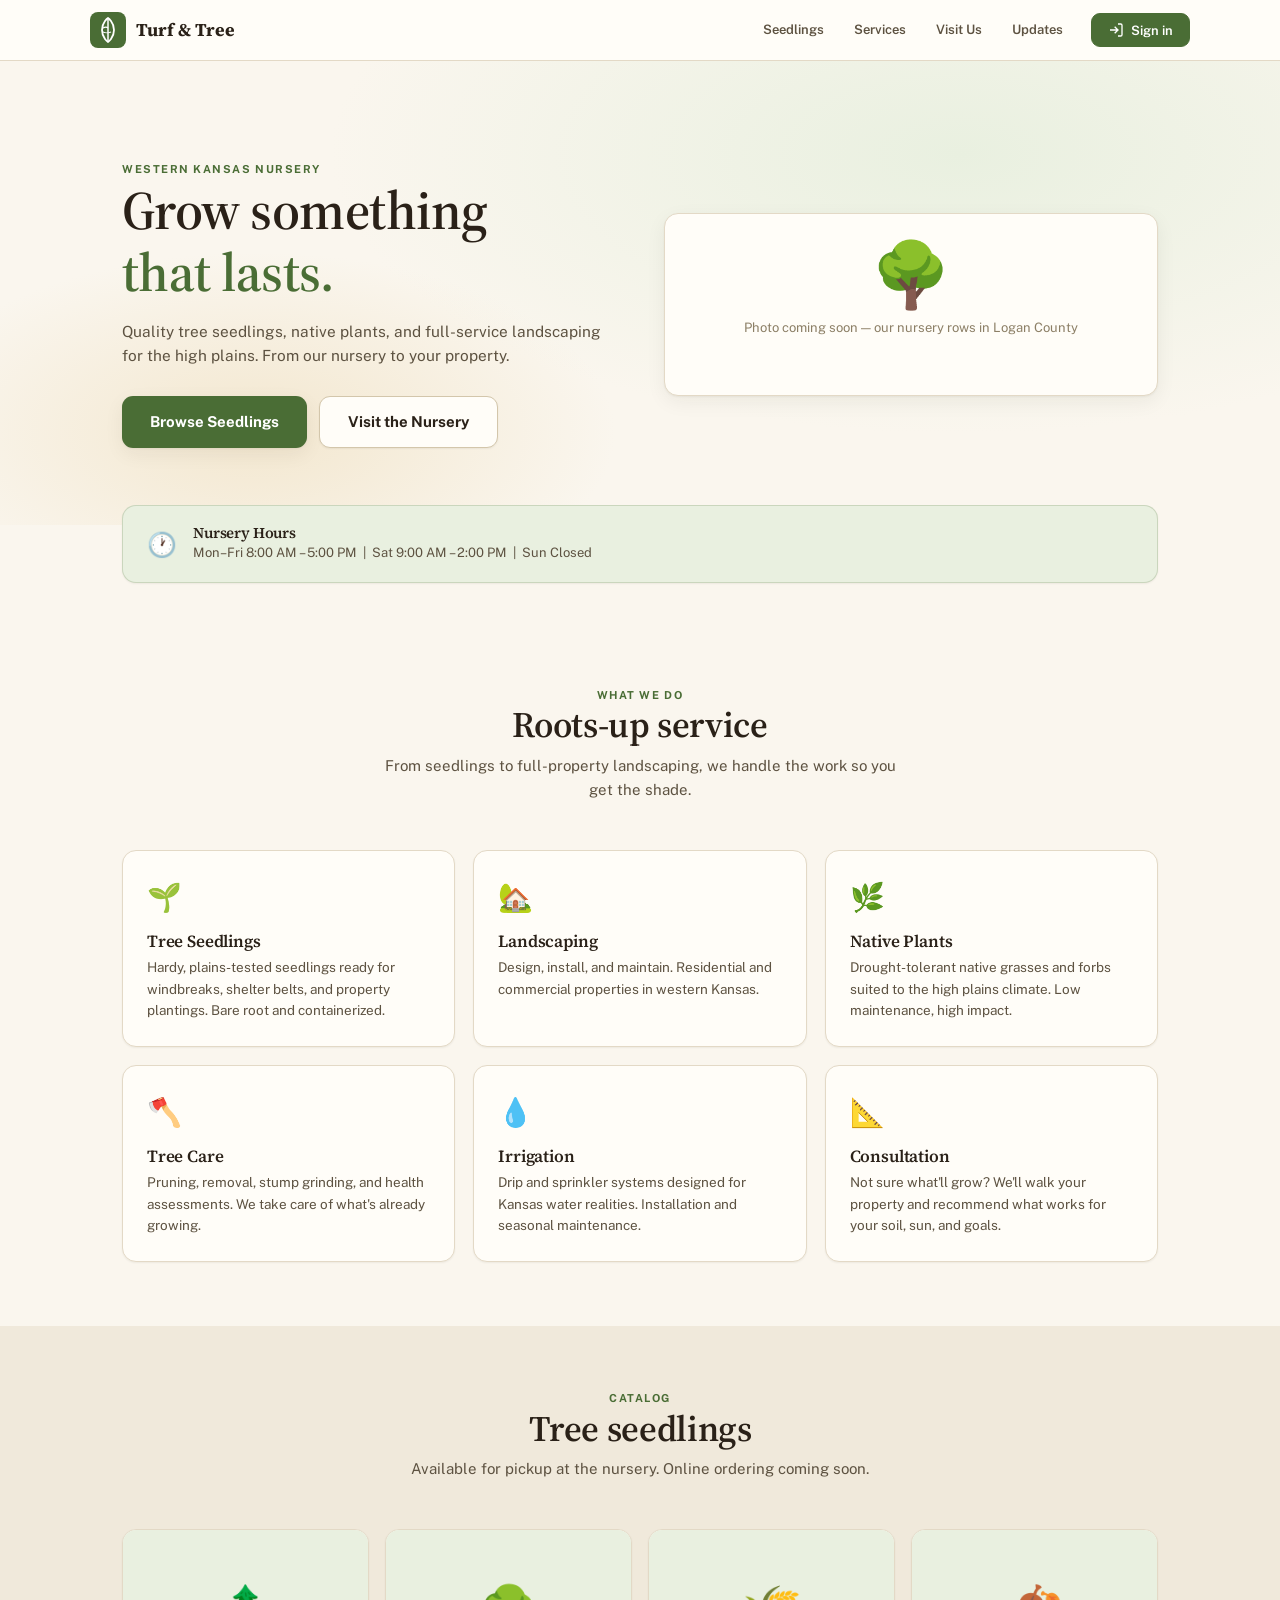
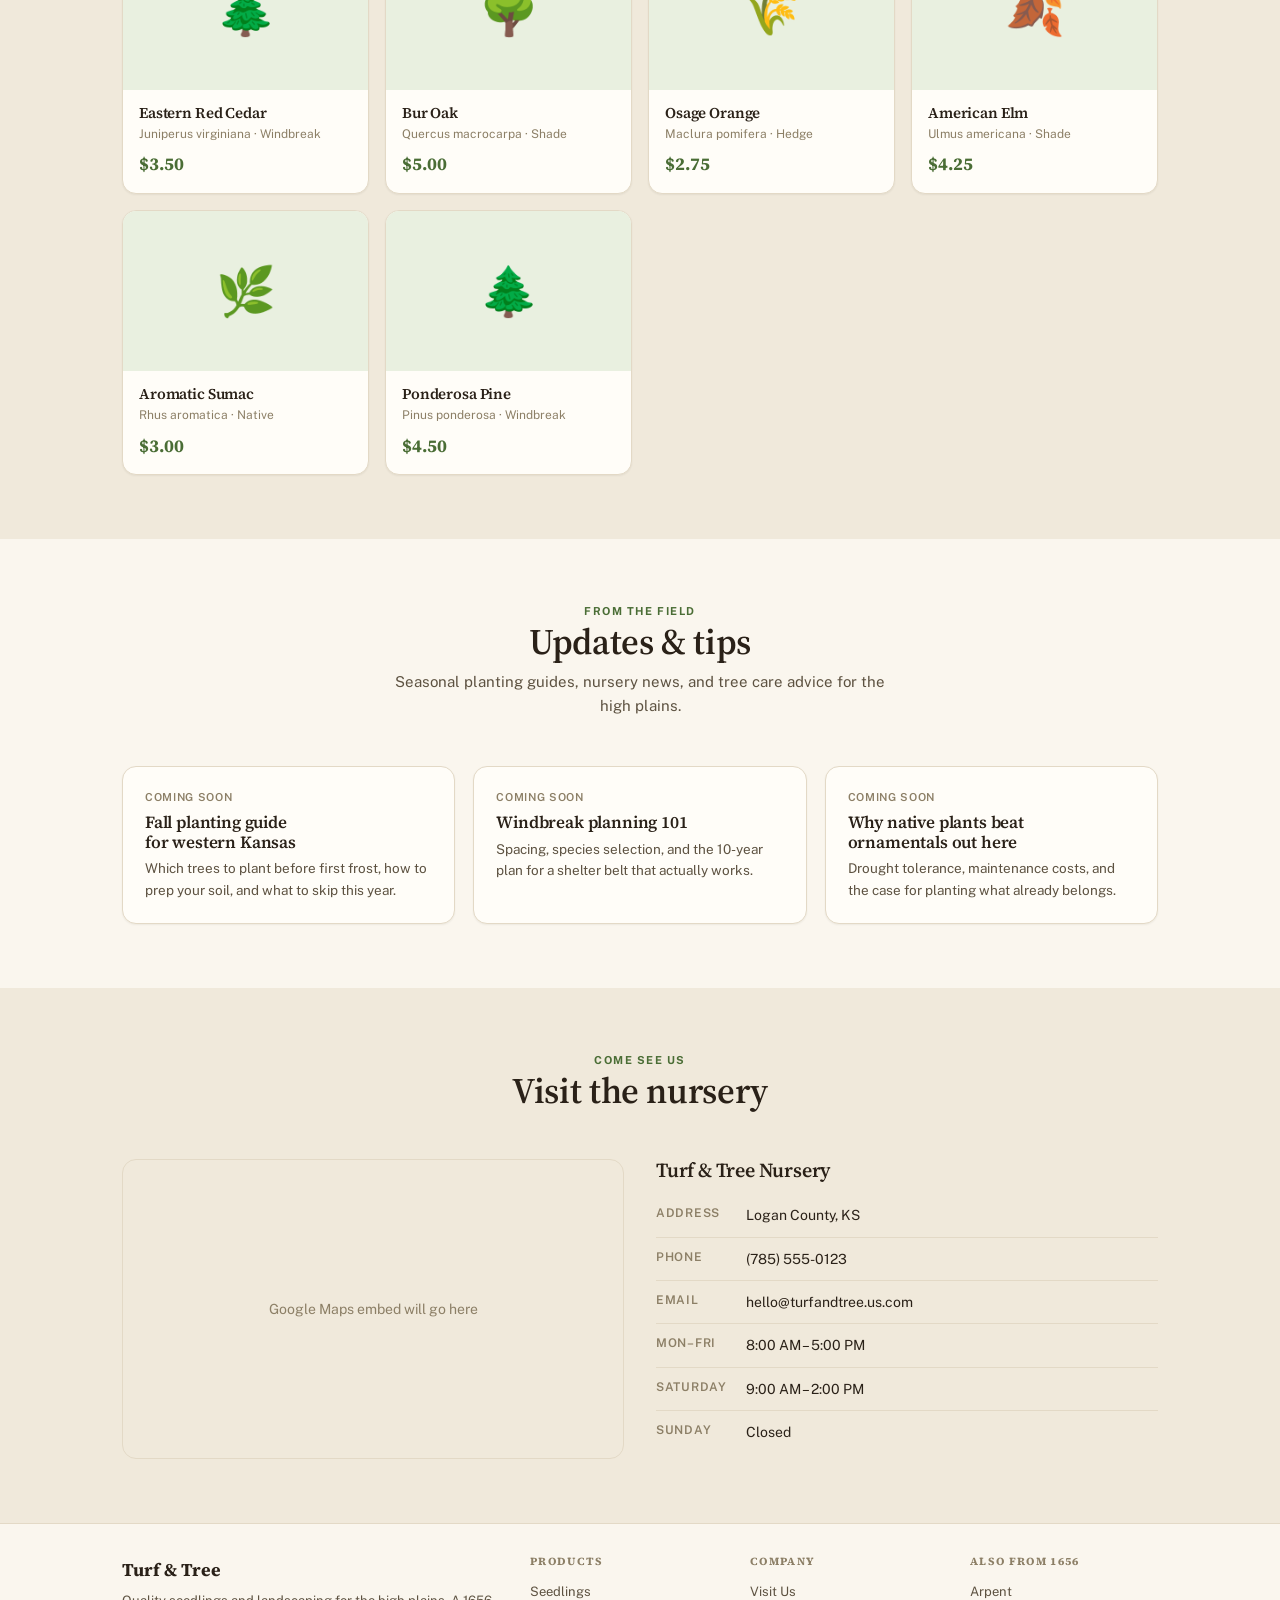
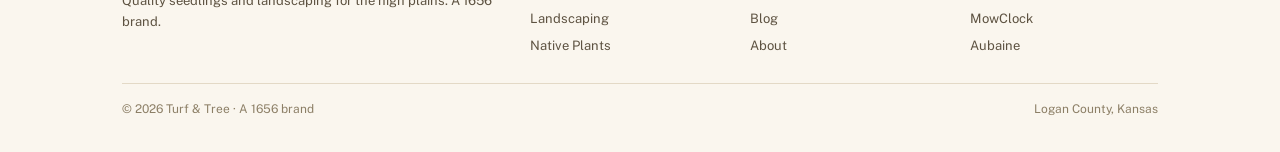
==== index.html @ dfe4bf8b "Initial turfandtree.us.com landing page Co-Authored-By: Claude Opus 4.6 <noreply@anthropic.com>" ====
<!doctype html>
<html lang="en">
<head>
<meta charset="utf-8">
<meta name="viewport" content="width=device-width, initial-scale=1">
<meta name="color-scheme" content="light dark">
<title>Turf &amp; Tree — Seedlings, Landscaping &amp; Nursery</title>
<meta name="description" content="Quality tree seedlings, landscaping services, and nursery plants in western Kansas. Visit our nursery or shop online.">
<link rel="preconnect" href="https://fonts.googleapis.com">
<link rel="preconnect" href="https://fonts.gstatic.com" crossorigin>
<link href="https://fonts.googleapis.com/css2?family=Public+Sans:wght@400;500;600;700&family=Source+Serif+4:opsz,wght@8..60,400;8..60,600;8..60,700&display=swap" rel="stylesheet">

<!-- Google Analytics (GA4) -->
<script async src="https://www.googletagmanager.com/gtag/js?id=G-XXXXXXXXXX"></script>
<script>
  window.dataLayer = window.dataLayer || [];
  function gtag(){dataLayer.push(arguments);}
  gtag('js', new Date());
  gtag('config', 'G-XXXXXXXXXX');
</script>

<style>
:root {
  --paper:#faf6ee; --paper-raised:#fffdf8; --paper-sunk:#f0e9db;
  --line:#e3d9c6; --line-strong:#d3c6ab;
  --ink:#2a2118; --ink-2:#5d5241; --ink-3:#8c7f66;
  --accent:#4a6d35; --accent-soft:#6a8f52; --accent-wash:#e9f0e0;
  --accent-dark:#3a5529;
  --brass:#a9762c; --brass-wash:#f3e7cf;
  --warm:#8b6914;
  --shadow:0 1px 2px rgba(42,33,24,.05), 0 6px 20px rgba(42,33,24,.06);
  --shadow-sm:0 1px 2px rgba(42,33,24,.06);
  --radius:14px; --radius-sm:9px;
  --serif:"Source Serif 4","Iowan Old Style","Palatino Linotype",Georgia,serif;
  --sans:"Public Sans",system-ui,-apple-system,"Segoe UI",Roboto,sans-serif;
}
@media (prefers-color-scheme:dark) {
  :root {
    --paper:#1c150e; --paper-raised:#251c12; --paper-sunk:#171009;
    --line:#392c1d; --line-strong:#4a3a26;
    --ink:#f4eede; --ink-2:#cbbda3; --ink-3:#9c8e74;
    --accent:#7fb15c; --accent-soft:#9acd78; --accent-wash:#1e2e16;
    --accent-dark:#5a9a3a;
    --brass:#d3a24f; --brass-wash:#33260f;
    --warm:#d4a94e;
    --shadow:0 1px 2px rgba(0,0,0,.3), 0 8px 26px rgba(0,0,0,.35);
    --shadow-sm:0 1px 2px rgba(0,0,0,.3);
  }
}
:root[data-theme="light"] {
  --paper:#faf6ee; --paper-raised:#fffdf8; --paper-sunk:#f0e9db;
  --line:#e3d9c6; --line-strong:#d3c6ab;
  --ink:#2a2118; --ink-2:#5d5241; --ink-3:#8c7f66;
  --accent:#4a6d35; --accent-soft:#6a8f52; --accent-wash:#e9f0e0;
  --accent-dark:#3a5529;
  --brass:#a9762c; --brass-wash:#f3e7cf;
  --warm:#8b6914;
  --shadow:0 1px 2px rgba(42,33,24,.05), 0 6px 20px rgba(42,33,24,.06);
  --shadow-sm:0 1px 2px rgba(42,33,24,.06);
}
:root[data-theme="dark"] {
  --paper:#1c150e; --paper-raised:#251c12; --paper-sunk:#171009;
  --line:#392c1d; --line-strong:#4a3a26;
  --ink:#f4eede; --ink-2:#cbbda3; --ink-3:#9c8e74;
  --accent:#7fb15c; --accent-soft:#9acd78; --accent-wash:#1e2e16;
  --accent-dark:#5a9a3a;
  --brass:#d3a24f; --brass-wash:#33260f;
  --warm:#d4a94e;
  --shadow:0 1px 2px rgba(0,0,0,.3), 0 8px 26px rgba(0,0,0,.35);
  --shadow-sm:0 1px 2px rgba(0,0,0,.3);
}

*, *::before, *::after { box-sizing: border-box; margin: 0; }
body {
  font-family: var(--sans); color: var(--ink); background: var(--paper);
  line-height: 1.6; -webkit-font-smoothing: antialiased;
}
h1,h2,h3,h4 { font-family: var(--serif); font-weight: 600; letter-spacing: -.01em; text-wrap: balance; line-height: 1.15; }
a { color: var(--accent); text-decoration: none; }
a:hover { text-decoration: underline; }
img { max-width: 100%; height: auto; display: block; }

.wrap { max-width: 1100px; margin: 0 auto; padding: 0 clamp(16px, 4vw, 32px); }
.eyebrow { font-size: 11px; letter-spacing: .14em; text-transform: uppercase; color: var(--accent); font-weight: 700; }

/* ---- NAV ---- */
.nav { border-bottom: 1px solid var(--line); background: var(--paper-raised); position: sticky; top: 0; z-index: 100; }
.nav-inner { display: flex; align-items: center; gap: 16px; padding: 12px 0; flex-wrap: wrap; }
.nav-brand { display: flex; align-items: center; gap: 10px; margin-right: auto; text-decoration: none; color: var(--ink); }
.nav-brand svg { width: 36px; height: 36px; }
.nav-brand span { font-family: var(--serif); font-size: 18px; font-weight: 700; }
.nav-links { display: flex; gap: 6px; align-items: center; }
.nav-links a { font-size: 13px; font-weight: 600; padding: 7px 12px; border-radius: 8px; color: var(--ink-2); text-decoration: none; transition: background .15s, color .15s; }
.nav-links a:hover { background: var(--accent-wash); color: var(--accent); text-decoration: none; }
.btn-signin { font-family: var(--sans); font-size: 13px; font-weight: 600; padding: 8px 16px; border-radius: 9px; border: 1px solid var(--accent); background: var(--accent); color: #fff; cursor: pointer; display: inline-flex; align-items: center; gap: 7px; transition: transform .08s, background .15s; }
.btn-signin:hover { background: var(--accent-dark); transform: translateY(-1px); }
.btn-signin svg { width: 16px; height: 16px; }
.user-pill { font-size: 12px; font-weight: 600; padding: 6px 12px; border-radius: 9px; background: var(--accent-wash); color: var(--accent); border: 1px solid color-mix(in srgb, var(--accent) 25%, transparent); display: none; align-items: center; gap: 7px; }
.user-pill img { width: 22px; height: 22px; border-radius: 50%; }

/* ---- HERO ---- */
.hero {
  padding: clamp(48px, 8vw, 100px) 0 clamp(40px, 6vw, 80px);
  background: radial-gradient(ellipse 900px 400px at 75% 20%, var(--accent-wash), transparent 70%),
              radial-gradient(ellipse 600px 300px at 20% 80%, var(--brass-wash), transparent 60%),
              var(--paper);
}
.hero-grid { display: grid; grid-template-columns: 1fr 1fr; gap: 48px; align-items: center; }
.hero h1 { font-size: clamp(32px, 4.5vw, 54px); margin-bottom: 16px; }
.hero h1 em { font-style: normal; color: var(--accent); }
.hero p { font-size: clamp(15px, 1.2vw, 18px); color: var(--ink-2); max-width: 500px; margin-bottom: 28px; }
.hero-actions { display: flex; gap: 12px; flex-wrap: wrap; }
.btn-primary { font-family: var(--sans); font-size: 15px; font-weight: 700; padding: 13px 28px; border-radius: 11px; border: none; background: var(--accent); color: #fff; cursor: pointer; display: inline-flex; align-items: center; gap: 8px; transition: transform .08s, background .15s; box-shadow: var(--shadow); text-decoration: none; }
.btn-primary:hover { background: var(--accent-dark); transform: translateY(-1px); text-decoration: none; }
.btn-secondary { font-family: var(--sans); font-size: 15px; font-weight: 700; padding: 13px 28px; border-radius: 11px; border: 1px solid var(--line-strong); background: var(--paper-raised); color: var(--ink); cursor: pointer; display: inline-flex; align-items: center; gap: 8px; transition: transform .08s, border-color .15s; box-shadow: var(--shadow-sm); text-decoration: none; }
.btn-secondary:hover { border-color: var(--accent); transform: translateY(-1px); text-decoration: none; }
.hero-visual { background: var(--paper-raised); border: 1px solid var(--line); border-radius: var(--radius); padding: 28px; box-shadow: var(--shadow); text-align: center; }
.hero-visual .placeholder { font-size: 64px; line-height: 1; margin-bottom: 12px; }
.hero-visual p { font-size: 13px; color: var(--ink-3); }

/* ---- HOURS BANNER ---- */
.hours-bar { background: var(--accent-wash); border: 1px solid color-mix(in srgb, var(--accent) 20%, transparent); border-radius: var(--radius); padding: 18px 24px; margin: -20px 0 40px; display: flex; align-items: center; gap: 16px; flex-wrap: wrap; box-shadow: var(--shadow-sm); }
.hours-bar .icon { font-size: 24px; }
.hours-bar .info { flex: 1; min-width: 200px; }
.hours-bar h3 { font-size: 15px; margin-bottom: 2px; }
.hours-bar p { font-size: 13px; color: var(--ink-2); margin: 0; }
.hours-bar .status { font-size: 13px; font-weight: 700; padding: 6px 14px; border-radius: 999px; white-space: nowrap; }
.hours-bar .open { background: #e6efdd; color: #4f7a3a; border: 1px solid color-mix(in srgb, #4f7a3a 25%, transparent); }
.hours-bar .closed { background: #f6e0d9; color: #ad3f2b; border: 1px solid color-mix(in srgb, #ad3f2b 25%, transparent); }
@media (prefers-color-scheme:dark) {
  .hours-bar .open { background: #20301b; color: #7fb15c; }
  .hours-bar .closed { background: #3a1f18; color: #e07a5f; }
}
:root[data-theme="dark"] .hours-bar .open { background: #20301b; color: #7fb15c; }
:root[data-theme="dark"] .hours-bar .closed { background: #3a1f18; color: #e07a5f; }

/* ---- SECTIONS ---- */
.section { padding: clamp(40px, 5vw, 72px) 0; }
.section-alt { background: var(--paper-sunk); }
.section-head { text-align: center; margin-bottom: clamp(28px, 4vw, 48px); }
.section-head h2 { font-size: clamp(24px, 3vw, 36px); margin-bottom: 8px; }
.section-head p { font-size: 15px; color: var(--ink-2); max-width: 520px; margin: 0 auto; }

/* ---- FEATURE CARDS ---- */
.features { display: grid; grid-template-columns: repeat(auto-fit, minmax(260px, 1fr)); gap: 18px; }
.feature { background: var(--paper-raised); border: 1px solid var(--line); border-radius: var(--radius); padding: 24px; box-shadow: var(--shadow-sm); transition: transform .12s, box-shadow .12s; }
.feature:hover { transform: translateY(-2px); box-shadow: var(--shadow); }
.feature .icon { font-size: 28px; margin-bottom: 12px; }
.feature h3 { font-size: 17px; margin-bottom: 6px; }
.feature p { font-size: 13.5px; color: var(--ink-2); }

/* ---- CATALOG PREVIEW ---- */
.catalog { display: grid; grid-template-columns: repeat(auto-fill, minmax(220px, 1fr)); gap: 16px; }
.tree-card { background: var(--paper-raised); border: 1px solid var(--line); border-radius: var(--radius); overflow: hidden; box-shadow: var(--shadow-sm); transition: transform .12s; }
.tree-card:hover { transform: translateY(-2px); }
.tree-card .img { height: 160px; background: var(--accent-wash); display: grid; place-items: center; font-size: 48px; }
.tree-card .info { padding: 14px 16px; }
.tree-card h4 { font-size: 15px; margin-bottom: 4px; }
.tree-card .meta { font-size: 12px; color: var(--ink-3); }
.tree-card .price { font-family: var(--serif); font-size: 18px; font-weight: 700; color: var(--accent); margin-top: 6px; }

/* ---- BLOG PREVIEW ---- */
.posts { display: grid; grid-template-columns: repeat(auto-fit, minmax(280px, 1fr)); gap: 18px; }
.post { background: var(--paper-raised); border: 1px solid var(--line); border-radius: var(--radius); padding: 22px; box-shadow: var(--shadow-sm); }
.post .date { font-size: 11px; color: var(--ink-3); letter-spacing: .06em; text-transform: uppercase; font-weight: 600; }
.post h3 { font-size: 17px; margin: 6px 0; }
.post p { font-size: 13.5px; color: var(--ink-2); }

/* ---- MAP / LOCATION ---- */
.location-grid { display: grid; grid-template-columns: 1fr 1fr; gap: 32px; align-items: start; }
.map-placeholder { background: var(--paper-sunk); border: 1px solid var(--line); border-radius: var(--radius); height: 300px; display: grid; place-items: center; font-size: 14px; color: var(--ink-3); }
.location-details h3 { font-size: 20px; margin-bottom: 12px; }
.location-details .detail { display: flex; gap: 10px; padding: 10px 0; border-bottom: 1px solid var(--line); font-size: 14px; }
.location-details .detail:last-child { border-bottom: none; }
.location-details .detail .label { color: var(--ink-3); min-width: 80px; font-weight: 600; font-size: 12px; text-transform: uppercase; letter-spacing: .06em; }

/* ---- FOOTER ---- */
.footer { border-top: 1px solid var(--line); padding: 32px 0; }
.footer-grid { display: grid; grid-template-columns: 2fr 1fr 1fr 1fr; gap: 32px; }
.footer-brand { font-size: 13px; color: var(--ink-2); }
.footer-brand .name { font-family: var(--serif); font-size: 18px; font-weight: 700; color: var(--ink); margin-bottom: 6px; }
.footer-col h4 { font-size: 11px; letter-spacing: .12em; text-transform: uppercase; color: var(--ink-3); font-weight: 700; margin-bottom: 10px; }
.footer-col a { display: block; font-size: 13px; color: var(--ink-2); padding: 3px 0; text-decoration: none; }
.footer-col a:hover { color: var(--accent); }
.footer-bottom { margin-top: 24px; padding-top: 16px; border-top: 1px solid var(--line); font-size: 12px; color: var(--ink-3); display: flex; justify-content: space-between; flex-wrap: wrap; gap: 8px; }

@media (max-width: 768px) {
  .hero-grid { grid-template-columns: 1fr; }
  .hero-visual { display: none; }
  .location-grid { grid-template-columns: 1fr; }
  .footer-grid { grid-template-columns: 1fr 1fr; gap: 24px; }
}
@media (prefers-reduced-motion: reduce) { *, *::before, *::after { animation: none !important; transition: none !important; } }
</style>
</head>
<body>

<!-- ===== NAV ===== -->
<nav class="nav">
  <div class="wrap nav-inner">
    <a class="nav-brand" href="/">
      <svg viewBox="0 0 36 36" fill="none">
        <rect width="36" height="36" rx="8" fill="var(--accent)"/>
        <path d="M18 6c0 0-6 4-6 12s6 12 6 12 6-4 6-12S18 6 18 6z" stroke="#fff" stroke-width="1.8" fill="none"/>
        <line x1="18" y1="6" x2="18" y2="30" stroke="#fff" stroke-width="1.5"/>
        <path d="M13 16c2-1 4-1 5 0M13 20c2 1 6 1 8 0" stroke="#fff" stroke-width="1.2" fill="none"/>
      </svg>
      <span>Turf &amp; Tree</span>
    </a>
    <div class="nav-links">
      <a href="#seedlings">Seedlings</a>
      <a href="#services">Services</a>
      <a href="#visit">Visit Us</a>
      <a href="#blog">Updates</a>
    </div>
    <button class="btn-signin" id="signinBtn" onclick="signInWithGoogle()">
      <svg viewBox="0 0 24 24" fill="none" stroke="currentColor" stroke-width="2"><path d="M15 3h4a2 2 0 0 1 2 2v14a2 2 0 0 1-2 2h-4M10 17l5-5-5-5M15 12H3"/></svg>
      Sign in
    </button>
    <div class="user-pill" id="userPill">
      <img id="userAvatar" src="" alt="">
      <span id="userName"></span>
    </div>
  </div>
</nav>

<!-- ===== HERO ===== -->
<section class="hero">
  <div class="wrap">
    <div class="hero-grid">
      <div>
        <div class="eyebrow">Western Kansas Nursery</div>
        <h1>Grow something <em>that lasts.</em></h1>
        <p>Quality tree seedlings, native plants, and full-service landscaping for the high plains. From our nursery to your property.</p>
        <div class="hero-actions">
          <a class="btn-primary" href="#seedlings">Browse Seedlings</a>
          <a class="btn-secondary" href="#visit">Visit the Nursery</a>
        </div>
      </div>
      <div class="hero-visual">
        <div class="placeholder">🌳</div>
        <p>Photo coming soon — our nursery rows in Logan County</p>
      </div>
    </div>
  </div>
</section>

<!-- ===== HOURS BANNER ===== -->
<div class="wrap">
  <div class="hours-bar" id="hoursBar">
    <div class="icon">🕐</div>
    <div class="info">
      <h3>Nursery Hours</h3>
      <p>Mon–Fri 8:00 AM – 5:00 PM &nbsp;|&nbsp; Sat 9:00 AM – 2:00 PM &nbsp;|&nbsp; Sun Closed</p>
    </div>
    <span class="status" id="openStatus"></span>
  </div>
</div>

<!-- ===== SERVICES ===== -->
<section class="section" id="services">
  <div class="wrap">
    <div class="section-head">
      <div class="eyebrow">What We Do</div>
      <h2>Roots-up service</h2>
      <p>From seedlings to full-property landscaping, we handle the work so you get the shade.</p>
    </div>
    <div class="features">
      <div class="feature">
        <div class="icon">🌱</div>
        <h3>Tree Seedlings</h3>
        <p>Hardy, plains-tested seedlings ready for windbreaks, shelter belts, and property plantings. Bare root and containerized.</p>
      </div>
      <div class="feature">
        <div class="icon">🏡</div>
        <h3>Landscaping</h3>
        <p>Design, install, and maintain. Residential and commercial properties in western Kansas.</p>
      </div>
      <div class="feature">
        <div class="icon">🌿</div>
        <h3>Native Plants</h3>
        <p>Drought-tolerant native grasses and forbs suited to the high plains climate. Low maintenance, high impact.</p>
      </div>
      <div class="feature">
        <div class="icon">🪓</div>
        <h3>Tree Care</h3>
        <p>Pruning, removal, stump grinding, and health assessments. We take care of what's already growing.</p>
      </div>
      <div class="feature">
        <div class="icon">💧</div>
        <h3>Irrigation</h3>
        <p>Drip and sprinkler systems designed for Kansas water realities. Installation and seasonal maintenance.</p>
      </div>
      <div class="feature">
        <div class="icon">📐</div>
        <h3>Consultation</h3>
        <p>Not sure what'll grow? We'll walk your property and recommend what works for your soil, sun, and goals.</p>
      </div>
    </div>
  </div>
</section>

<!-- ===== SEEDLING CATALOG ===== -->
<section class="section section-alt" id="seedlings">
  <div class="wrap">
    <div class="section-head">
      <div class="eyebrow">Catalog</div>
      <h2>Tree seedlings</h2>
      <p>Available for pickup at the nursery. Online ordering coming soon.</p>
    </div>
    <div class="catalog">
      <div class="tree-card">
        <div class="img">🌲</div>
        <div class="info">
          <h4>Eastern Red Cedar</h4>
          <div class="meta">Juniperus virginiana &middot; Windbreak</div>
          <div class="price">$3.50</div>
        </div>
      </div>
      <div class="tree-card">
        <div class="img">🌳</div>
        <div class="info">
          <h4>Bur Oak</h4>
          <div class="meta">Quercus macrocarpa &middot; Shade</div>
          <div class="price">$5.00</div>
        </div>
      </div>
      <div class="tree-card">
        <div class="img">🌾</div>
        <div class="info">
          <h4>Osage Orange</h4>
          <div class="meta">Maclura pomifera &middot; Hedge</div>
          <div class="price">$2.75</div>
        </div>
      </div>
      <div class="tree-card">
        <div class="img">🍂</div>
        <div class="info">
          <h4>American Elm</h4>
          <div class="meta">Ulmus americana &middot; Shade</div>
          <div class="price">$4.25</div>
        </div>
      </div>
      <div class="tree-card">
        <div class="img">🌿</div>
        <div class="info">
          <h4>Aromatic Sumac</h4>
          <div class="meta">Rhus aromatica &middot; Native</div>
          <div class="price">$3.00</div>
        </div>
      </div>
      <div class="tree-card">
        <div class="img">🌲</div>
        <div class="info">
          <h4>Ponderosa Pine</h4>
          <div class="meta">Pinus ponderosa &middot; Windbreak</div>
          <div class="price">$4.50</div>
        </div>
      </div>
    </div>
  </div>
</section>

<!-- ===== BLOG / UPDATES ===== -->
<section class="section" id="blog">
  <div class="wrap">
    <div class="section-head">
      <div class="eyebrow">From the Field</div>
      <h2>Updates &amp; tips</h2>
      <p>Seasonal planting guides, nursery news, and tree care advice for the high plains.</p>
    </div>
    <div class="posts">
      <div class="post">
        <div class="date">Coming Soon</div>
        <h3>Fall planting guide for western Kansas</h3>
        <p>Which trees to plant before first frost, how to prep your soil, and what to skip this year.</p>
      </div>
      <div class="post">
        <div class="date">Coming Soon</div>
        <h3>Windbreak planning 101</h3>
        <p>Spacing, species selection, and the 10-year plan for a shelter belt that actually works.</p>
      </div>
      <div class="post">
        <div class="date">Coming Soon</div>
        <h3>Why native plants beat ornamentals out here</h3>
        <p>Drought tolerance, maintenance costs, and the case for planting what already belongs.</p>
      </div>
    </div>
  </div>
</section>

<!-- ===== VISIT / LOCATION ===== -->
<section class="section section-alt" id="visit">
  <div class="wrap">
    <div class="section-head">
      <div class="eyebrow">Come See Us</div>
      <h2>Visit the nursery</h2>
    </div>
    <div class="location-grid">
      <div class="map-placeholder" id="map">
        Google Maps embed will go here
      </div>
      <div class="location-details">
        <h3>Turf &amp; Tree Nursery</h3>
        <div class="detail"><span class="label">Address</span><span>Logan County, KS</span></div>
        <div class="detail"><span class="label">Phone</span><span>(785) 555-0123</span></div>
        <div class="detail"><span class="label">Email</span><span>hello@turfandtree.us.com</span></div>
        <div class="detail"><span class="label">Mon–Fri</span><span>8:00 AM – 5:00 PM</span></div>
        <div class="detail"><span class="label">Saturday</span><span>9:00 AM – 2:00 PM</span></div>
        <div class="detail"><span class="label">Sunday</span><span>Closed</span></div>
      </div>
    </div>
  </div>
</section>

<!-- ===== FOOTER ===== -->
<footer class="footer">
  <div class="wrap">
    <div class="footer-grid">
      <div class="footer-brand">
        <div class="name">Turf &amp; Tree</div>
        <p>Quality seedlings and landscaping for the high plains. A 1656 brand.</p>
      </div>
      <div class="footer-col">
        <h4>Products</h4>
        <a href="#seedlings">Seedlings</a>
        <a href="#services">Landscaping</a>
        <a href="#">Native Plants</a>
      </div>
      <div class="footer-col">
        <h4>Company</h4>
        <a href="#visit">Visit Us</a>
        <a href="#blog">Blog</a>
        <a href="#">About</a>
      </div>
      <div class="footer-col">
        <h4>Also from 1656</h4>
        <a href="https://arpent.us.com">Arpent</a>
        <a href="https://mowclock.app">MowClock</a>
        <a href="https://aubaine.fyi">Aubaine</a>
      </div>
    </div>
    <div class="footer-bottom">
      <span>&copy; 2026 Turf &amp; Tree &middot; A 1656 brand</span>
      <span>Logan County, Kansas</span>
    </div>
  </div>
</footer>

<!-- ===== FIREBASE + TRACKING ===== -->
<script src="https://www.gstatic.com/firebasejs/10.12.0/firebase-app-compat.js"></script>
<script src="https://www.gstatic.com/firebasejs/10.12.0/firebase-auth-compat.js"></script>
<script src="https://www.gstatic.com/firebasejs/10.12.0/firebase-firestore-compat.js"></script>
<script>
(function(){
  "use strict";
  var SITE = "turfandtree";

  firebase.initializeApp({
    apiKey: "AIzaSyDHI-_3bZANlicN6vWCLv2jCPgNSSjchY4",
    authDomain: "back-forty-app.firebaseapp.com",
    projectId: "back-forty-app",
    storageBucket: "back-forty-app.firebasestorage.app",
    messagingSenderId: "646932283421",
    appId: "1:646932283421:web:c1b2606f788adb827206f4"
  });

  var auth = firebase.auth();
  var db = firebase.firestore();
  var sessionStart = Date.now();
  var currentUser = null;
  var sessionDocRef = null;

  window.signInWithGoogle = function(){
    var provider = new firebase.auth.GoogleAuthProvider();
    auth.signInWithPopup(provider).catch(function(err){
      console.error("Sign-in failed:", err.message);
    });
  };

  auth.onAuthStateChanged(function(user){
    var btn = document.getElementById("signinBtn");
    var pill = document.getElementById("userPill");
    if(user){
      currentUser = user;
      btn.style.display = "none";
      pill.style.display = "flex";
      document.getElementById("userAvatar").src = user.photoURL || "";
      document.getElementById("userName").textContent = user.displayName || user.email;

      // Set GA4 user ID
      if(typeof gtag !== "undefined"){
        gtag("set", {"user_id": user.uid});
        gtag("event", "login", {method: "Google"});
      }

      // Log session to Firestore
      startSession(user);
    } else {
      currentUser = null;
      btn.style.display = "inline-flex";
      pill.style.display = "none";
    }
  });

  function startSession(user){
    sessionStart = Date.now();
    var doc = {
      email: user.email,
      name: user.displayName || "",
      photo: user.photoURL || "",
      uid: user.uid,
      site: SITE,
      started: new Date().toISOString(),
      lastPing: new Date().toISOString(),
      duration: 0,
      pages: [window.location.pathname]
    };
    db.collection("site_sessions").add(doc).then(function(ref){
      sessionDocRef = ref;
    }).catch(function(err){ console.warn("Session log failed:", err.message); });

    // Also update user profile
    db.collection("site_users").doc(user.uid).set({
      email: user.email,
      name: user.displayName || "",
      photo: user.photoURL || "",
      lastSite: SITE,
      lastVisit: new Date().toISOString()
    }, {merge: true}).catch(function(){});
  }

  // Heartbeat: update session duration every 30s
  setInterval(function(){
    if(!sessionDocRef) return;
    var elapsed = Math.round((Date.now() - sessionStart) / 1000);
    sessionDocRef.update({
      lastPing: new Date().toISOString(),
      duration: elapsed
    }).catch(function(){});
  }, 30000);

  // Update on page hide (closing tab)
  document.addEventListener("visibilitychange", function(){
    if(document.visibilityState === "hidden" && sessionDocRef){
      var elapsed = Math.round((Date.now() - sessionStart) / 1000);
      sessionDocRef.update({
        lastPing: new Date().toISOString(),
        duration: elapsed
      }).catch(function(){});
    }
  });

  // Hours bar — open/closed status
  function updateHours(){
    var el = document.getElementById("openStatus");
    if(!el) return;
    var now = new Date();
    var day = now.getDay(), h = now.getHours(), m = now.getMinutes();
    var t = h * 60 + m;
    var open = false;
    if(day >= 1 && day <= 5 && t >= 480 && t < 1020) open = true; // M-F 8-17
    if(day === 6 && t >= 540 && t < 840) open = true; // Sat 9-14
    el.textContent = open ? "Open Now" : "Closed";
    el.className = "status " + (open ? "open" : "closed");
  }
  updateHours();
  setInterval(updateHours, 60000);
})();
</script>

</body>
</html>
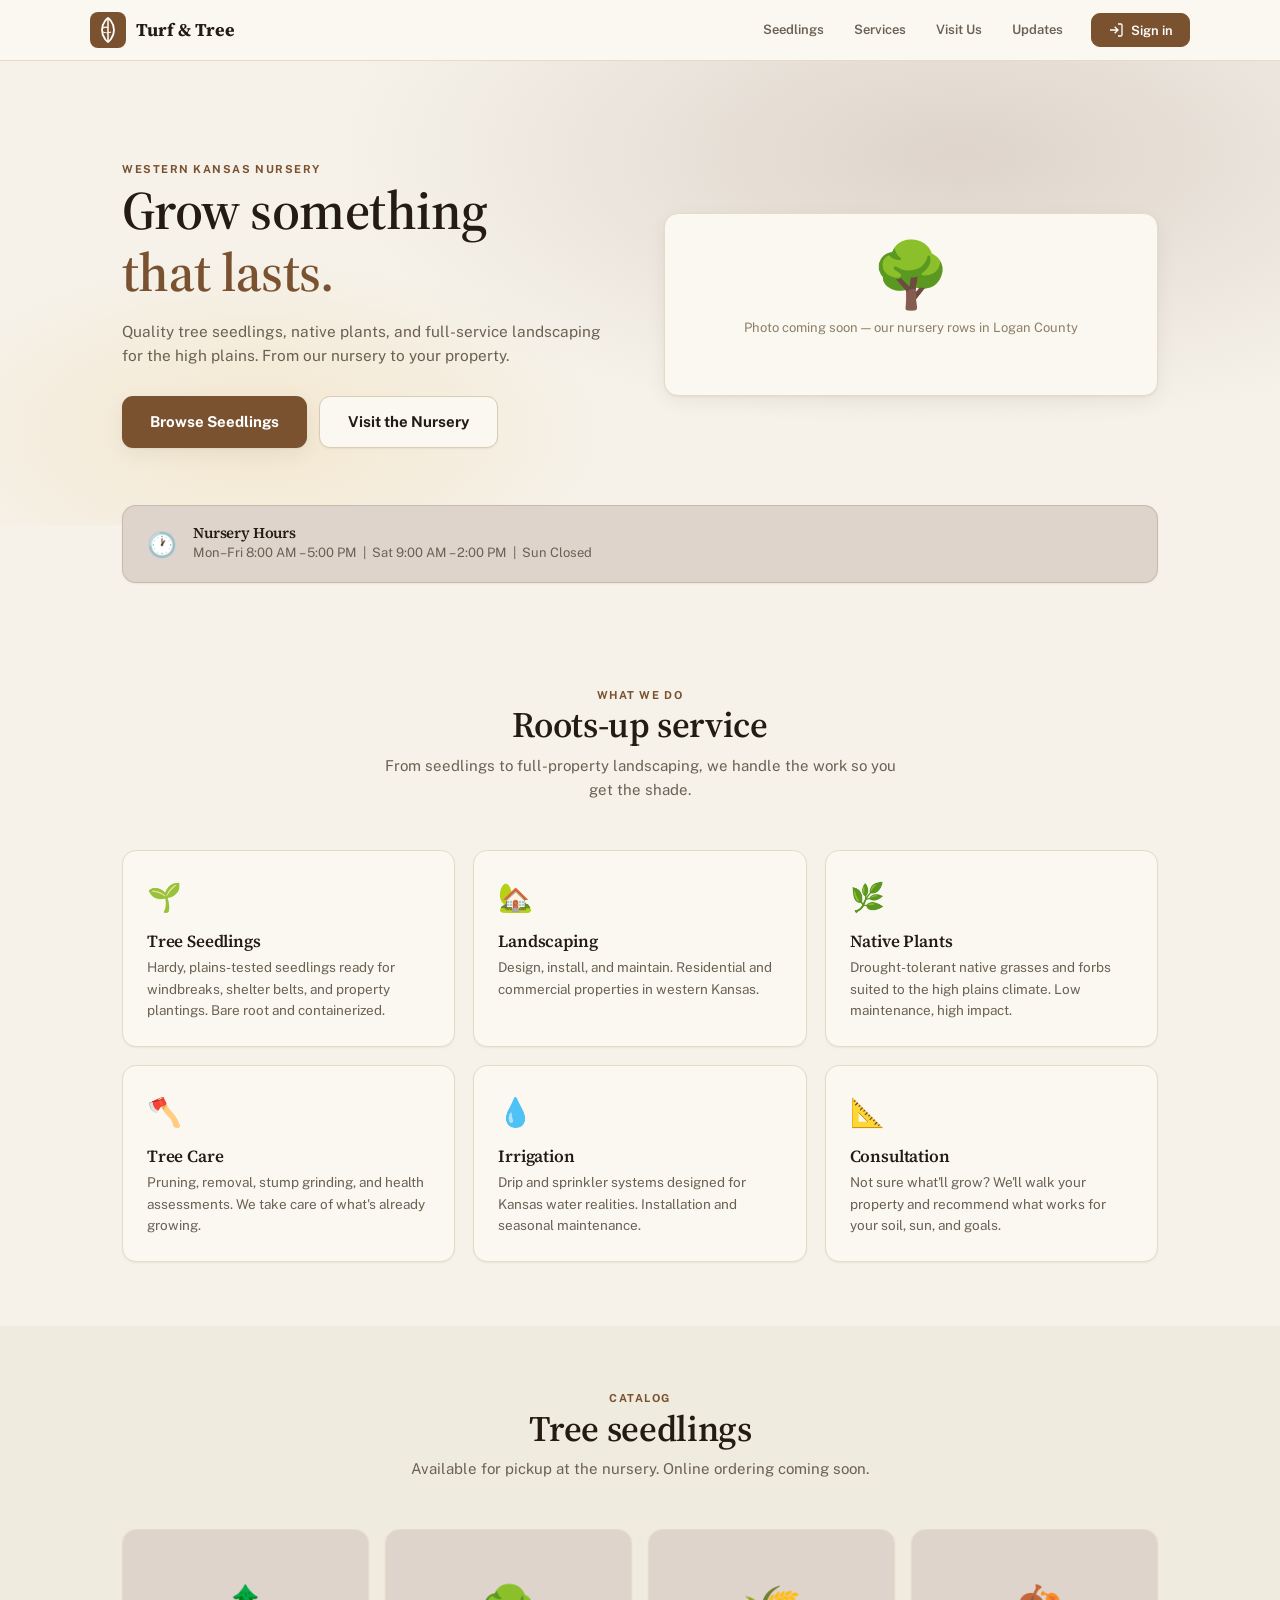
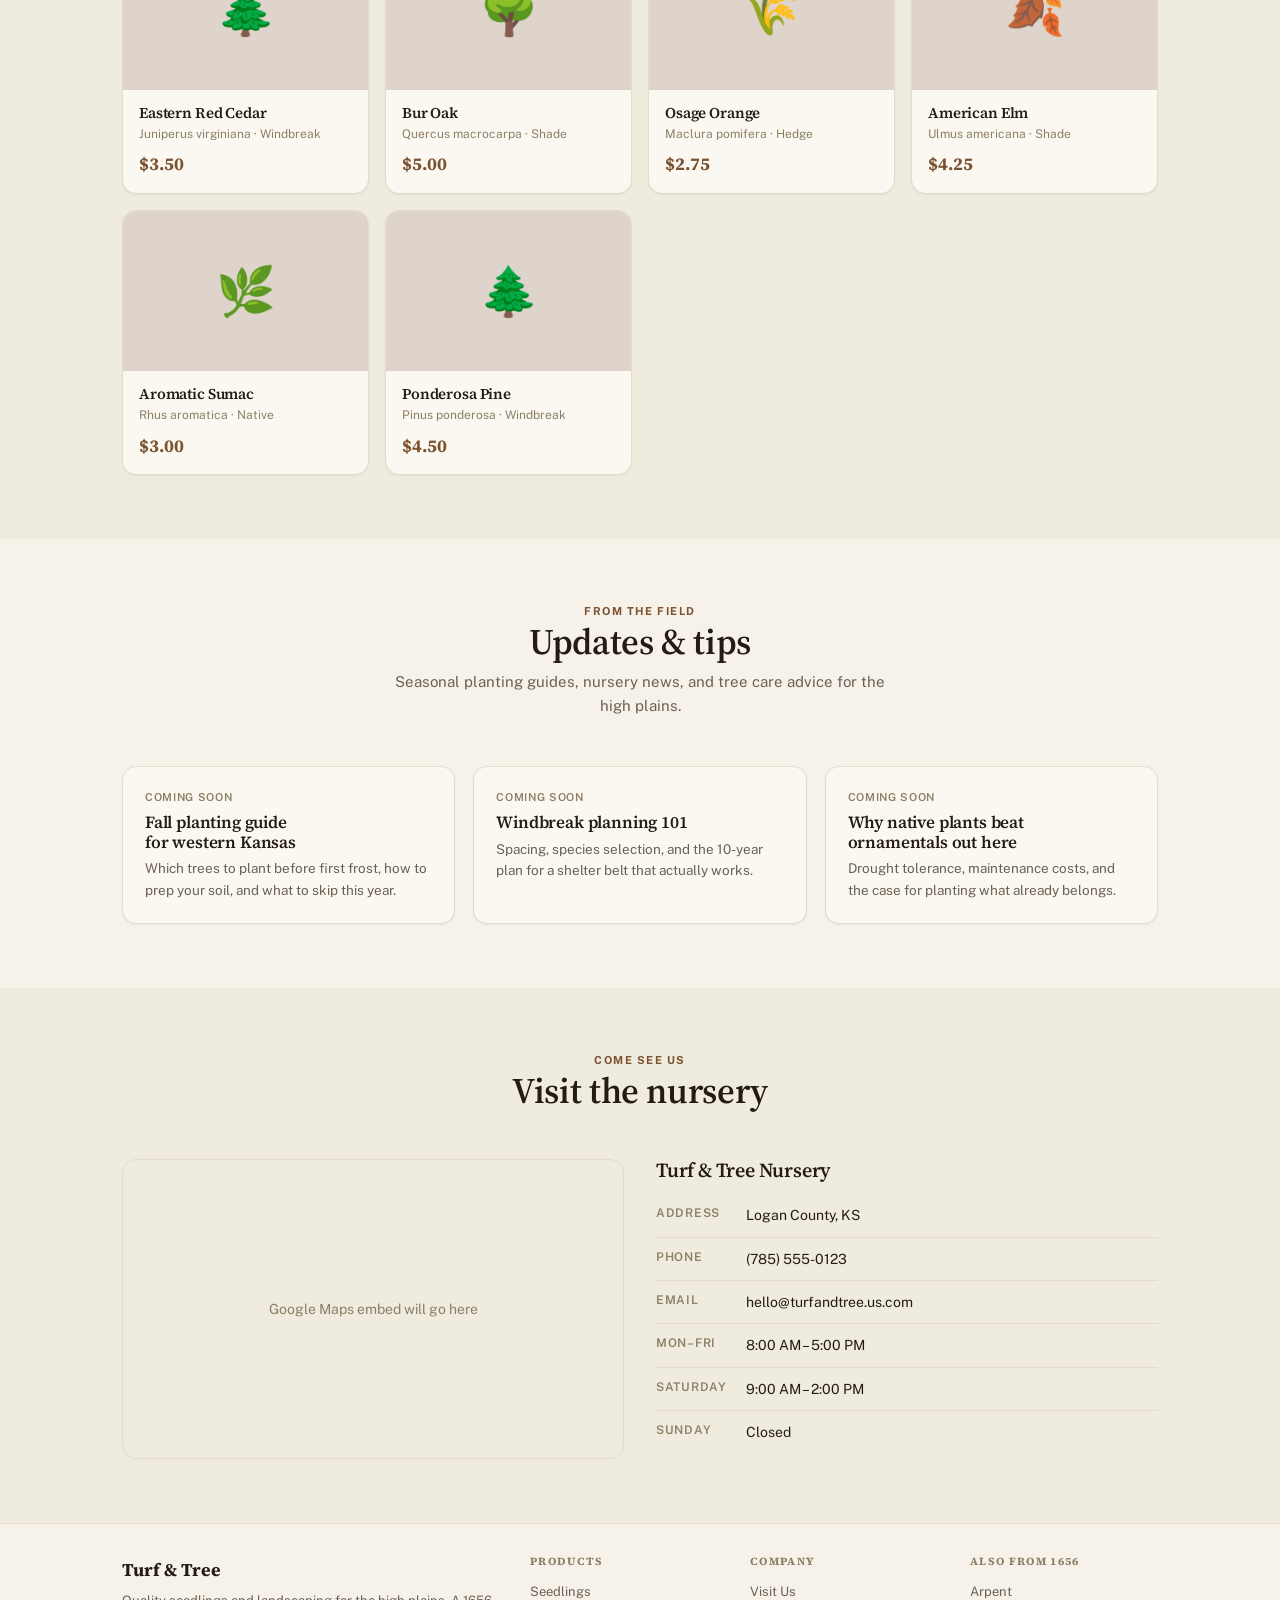
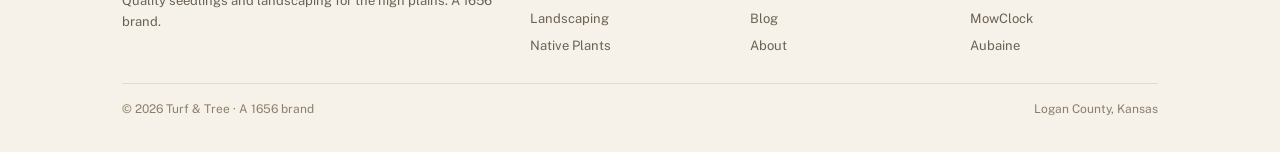
==== commit 53d8982c: "Adopt the Arpent brand master sheet's color/type system Applies the shared house design tokens (pape" ====
--- a/index.html
+++ b/index.html
@@ -11,36 +11,45 @@
 <link href="https://fonts.googleapis.com/css2?family=Public+Sans:wght@400;500;600;700&family=Source+Serif+4:opsz,wght@8..60,400;8..60,600;8..60,700&display=swap" rel="stylesheet">
 
 <!-- Google Analytics (GA4) -->
-<script async src="https://www.googletagmanager.com/gtag/js?id=G-XXXXXXXXXX"></script>
+<script async src="https://www.googletagmanager.com/gtag/js?id=G-SXZ8VMEVPF"></script>
 <script>
   window.dataLayer = window.dataLayer || [];
   function gtag(){dataLayer.push(arguments);}
   gtag('js', new Date());
-  gtag('config', 'G-XXXXXXXXXX');
+  gtag('config', 'G-SXZ8VMEVPF');
 </script>
 
 <style>
 :root {
-  --paper:#faf6ee; --paper-raised:#fffdf8; --paper-sunk:#f0e9db;
-  --line:#e3d9c6; --line-strong:#d3c6ab;
-  --ink:#2a2118; --ink-2:#5d5241; --ink-3:#8c7f66;
-  --accent:#4a6d35; --accent-soft:#6a8f52; --accent-wash:#e9f0e0;
-  --accent-dark:#3a5529;
+  --paper:#F6F2EA; --paper-raised:#FBF8F2; --paper-sunk:#F0EBDF;
+  --line:#E4DCC9; --line-strong:#D8CCB4;
+  --ink:#241C14; --ink-2:#6B6153; --ink-3:#8C7F66;
+  --accent:#7A5230; --accent-soft:#9B7D64; --accent-wash:#DED4CB;
+  --accent-dark:#5C3E24;
+  --rust:#C4763B;
+  --pos:#3B4A24; --pos-bg:#E7EEDA;
+  --warn:#6B5B32; --warn-bg:#EDE3C8;
+  --neg:#7A2E20; --neg-bg:#F0DEDA;
+  --destructive:#A83E2C;
   --brass:#a9762c; --brass-wash:#f3e7cf;
   --warm:#8b6914;
-  --shadow:0 1px 2px rgba(42,33,24,.05), 0 6px 20px rgba(42,33,24,.06);
-  --shadow-sm:0 1px 2px rgba(42,33,24,.06);
+  --shadow:0 1px 2px rgba(36,28,20,.05), 0 6px 20px rgba(36,28,20,.06);
+  --shadow-sm:0 1px 2px rgba(36,28,20,.06);
   --radius:14px; --radius-sm:9px;
   --serif:"Source Serif 4","Iowan Old Style","Palatino Linotype",Georgia,serif;
   --sans:"Public Sans",system-ui,-apple-system,"Segoe UI",Roboto,sans-serif;
 }
 @media (prefers-color-scheme:dark) {
   :root {
-    --paper:#1c150e; --paper-raised:#251c12; --paper-sunk:#171009;
-    --line:#392c1d; --line-strong:#4a3a26;
-    --ink:#f4eede; --ink-2:#cbbda3; --ink-3:#9c8e74;
-    --accent:#7fb15c; --accent-soft:#9acd78; --accent-wash:#1e2e16;
-    --accent-dark:#5a9a3a;
+    --paper:#241C14; --paper-raised:#3A2F22; --paper-sunk:#1C150E;
+    --line:#4A3D2C; --line-strong:#5A4B36;
+    --ink:#F6F2EA; --ink-2:#C9BC9E; --ink-3:#A08F72;
+    --accent:#A56B3E; --accent-soft:#B78965; --accent-wash:#191009;
+    --accent-dark:#744B2B;
+    --rust:#D98A4E;
+    --pos:#AEC08A; --pos-bg:#2F3A1E;
+    --warn:#C9B87A; --warn-bg:#3A331E;
+    --neg:#D98A6E; --neg-bg:#3A241E;
     --brass:#d3a24f; --brass-wash:#33260f;
     --warm:#d4a94e;
     --shadow:0 1px 2px rgba(0,0,0,.3), 0 8px 26px rgba(0,0,0,.35);
@@ -48,22 +57,31 @@
   }
 }
 :root[data-theme="light"] {
-  --paper:#faf6ee; --paper-raised:#fffdf8; --paper-sunk:#f0e9db;
-  --line:#e3d9c6; --line-strong:#d3c6ab;
-  --ink:#2a2118; --ink-2:#5d5241; --ink-3:#8c7f66;
-  --accent:#4a6d35; --accent-soft:#6a8f52; --accent-wash:#e9f0e0;
-  --accent-dark:#3a5529;
+  --paper:#F6F2EA; --paper-raised:#FBF8F2; --paper-sunk:#F0EBDF;
+  --line:#E4DCC9; --line-strong:#D8CCB4;
+  --ink:#241C14; --ink-2:#6B6153; --ink-3:#8C7F66;
+  --accent:#7A5230; --accent-soft:#9B7D64; --accent-wash:#DED4CB;
+  --accent-dark:#5C3E24;
+  --rust:#C4763B;
+  --pos:#3B4A24; --pos-bg:#E7EEDA;
+  --warn:#6B5B32; --warn-bg:#EDE3C8;
+  --neg:#7A2E20; --neg-bg:#F0DEDA;
+  --destructive:#A83E2C;
   --brass:#a9762c; --brass-wash:#f3e7cf;
   --warm:#8b6914;
-  --shadow:0 1px 2px rgba(42,33,24,.05), 0 6px 20px rgba(42,33,24,.06);
-  --shadow-sm:0 1px 2px rgba(42,33,24,.06);
+  --shadow:0 1px 2px rgba(36,28,20,.05), 0 6px 20px rgba(36,28,20,.06);
+  --shadow-sm:0 1px 2px rgba(36,28,20,.06);
 }
 :root[data-theme="dark"] {
-  --paper:#1c150e; --paper-raised:#251c12; --paper-sunk:#171009;
-  --line:#392c1d; --line-strong:#4a3a26;
-  --ink:#f4eede; --ink-2:#cbbda3; --ink-3:#9c8e74;
-  --accent:#7fb15c; --accent-soft:#9acd78; --accent-wash:#1e2e16;
-  --accent-dark:#5a9a3a;
+  --paper:#241C14; --paper-raised:#3A2F22; --paper-sunk:#1C150E;
+  --line:#4A3D2C; --line-strong:#5A4B36;
+  --ink:#F6F2EA; --ink-2:#C9BC9E; --ink-3:#A08F72;
+  --accent:#A56B3E; --accent-soft:#B78965; --accent-wash:#191009;
+  --accent-dark:#744B2B;
+  --rust:#D98A4E;
+  --pos:#AEC08A; --pos-bg:#2F3A1E;
+  --warn:#C9B87A; --warn-bg:#3A331E;
+  --neg:#D98A6E; --neg-bg:#3A241E;
   --brass:#d3a24f; --brass-wash:#33260f;
   --warm:#d4a94e;
   --shadow:0 1px 2px rgba(0,0,0,.3), 0 8px 26px rgba(0,0,0,.35);
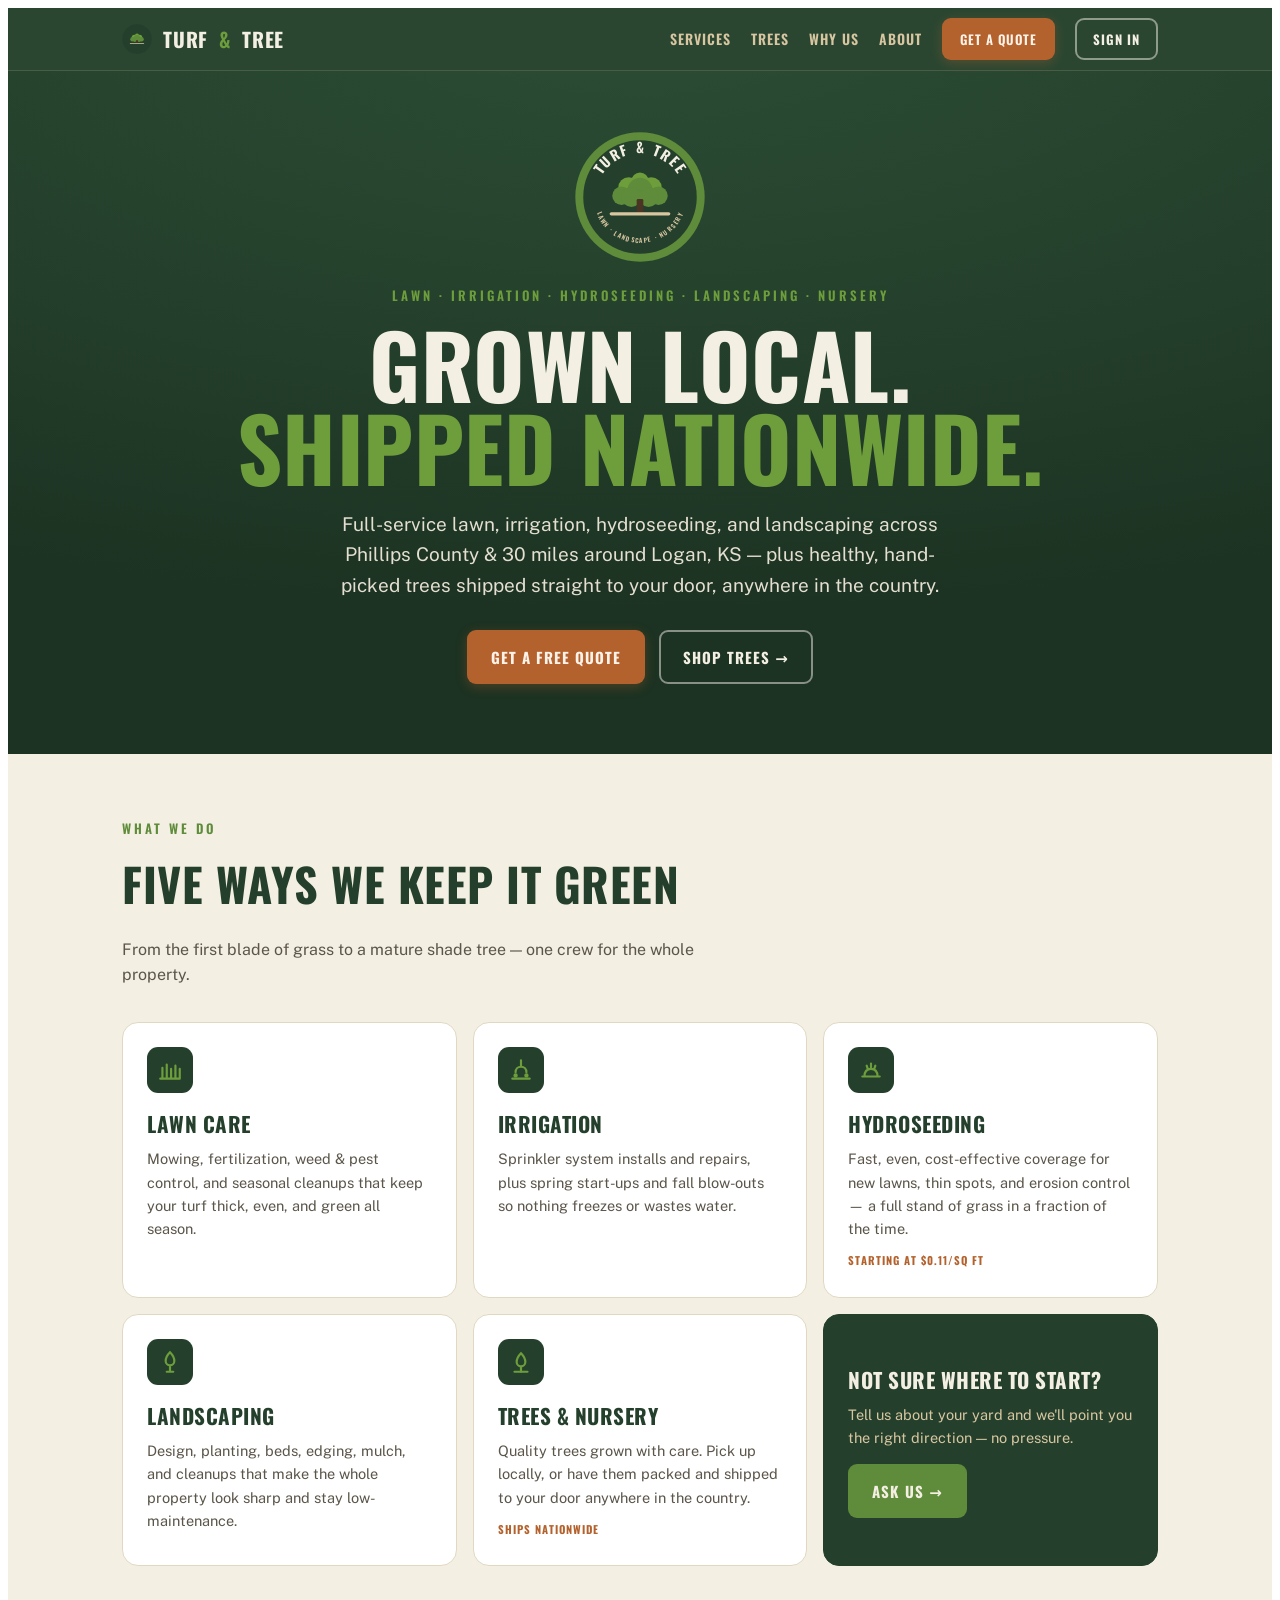
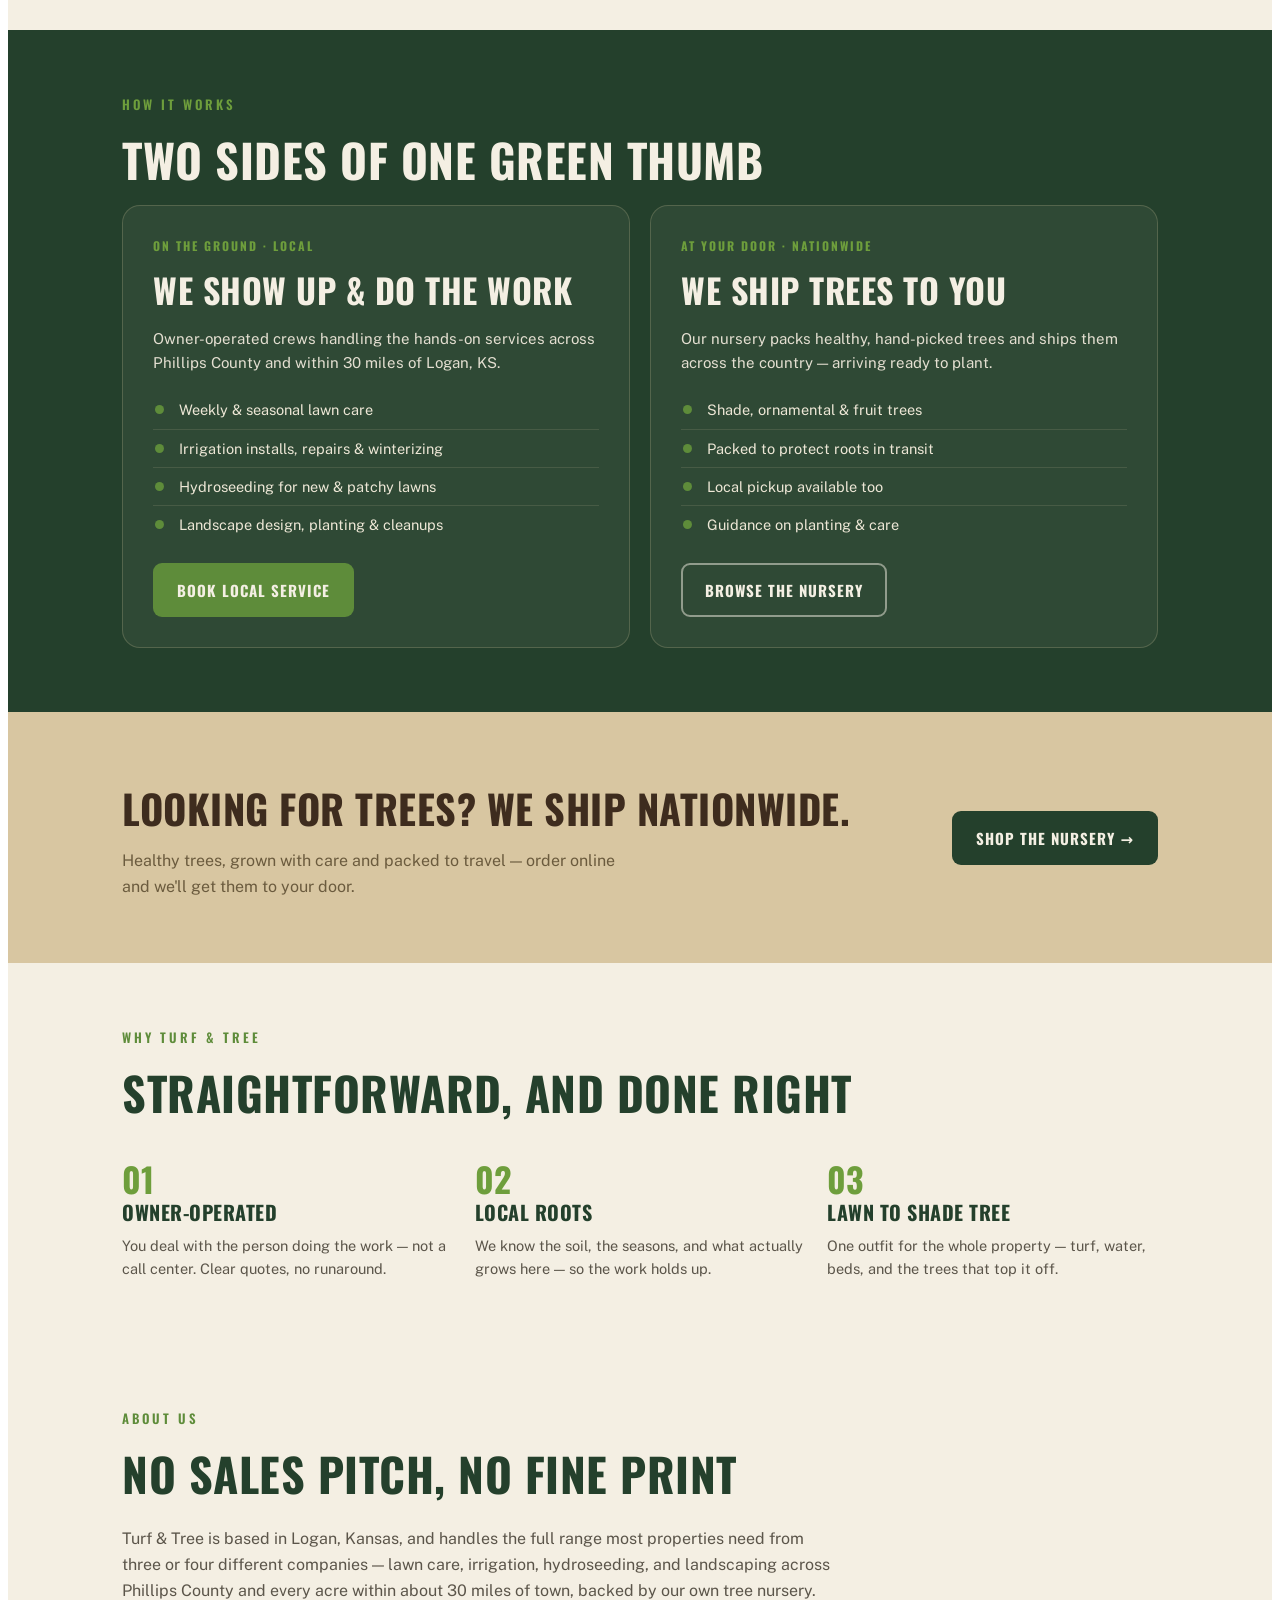
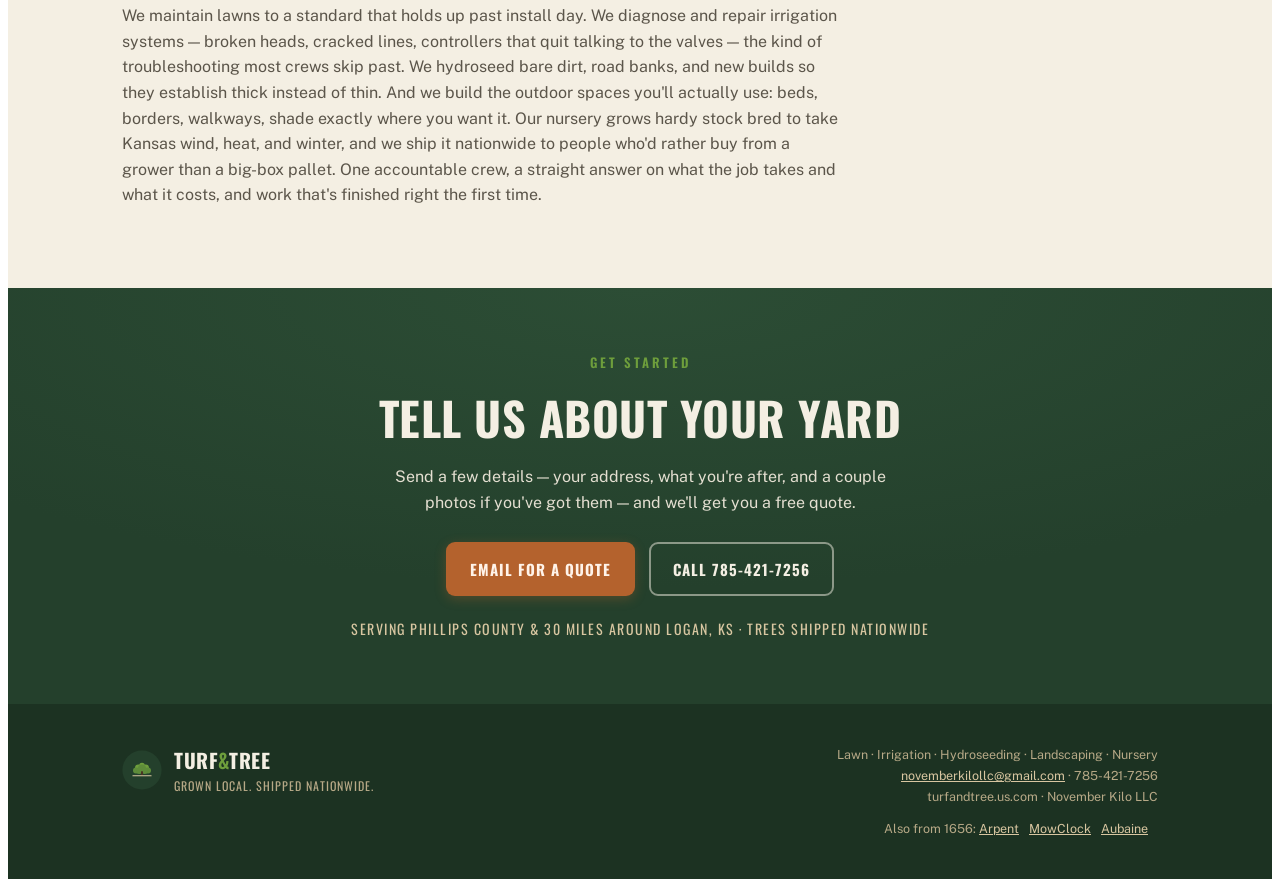
==== commit d96fda7d: "Replace placeholder seedling-nursery site with real Turf & Tree brand Swaps the generic 1656-house-s" ====
--- a/index.html
+++ b/index.html
@@ -4,11 +4,11 @@
 <meta charset="utf-8">
 <meta name="viewport" content="width=device-width, initial-scale=1">
 <meta name="color-scheme" content="light dark">
-<title>Turf &amp; Tree — Seedlings, Landscaping &amp; Nursery</title>
-<meta name="description" content="Quality tree seedlings, landscaping services, and nursery plants in western Kansas. Visit our nursery or shop online.">
+<title>Turf &amp; Tree — Grown local. Shipped nationwide.</title>
+<meta name="description" content="Lawn care and tree nursery Logan KS — Turf & Tree handles mowing, irrigation repair, hydroseeding, and landscaping, plus healthy trees shipped nationwide.">
 <link rel="preconnect" href="https://fonts.googleapis.com">
 <link rel="preconnect" href="https://fonts.gstatic.com" crossorigin>
-<link href="https://fonts.googleapis.com/css2?family=Public+Sans:wght@400;500;600;700&family=Source+Serif+4:opsz,wght@8..60,400;8..60,600;8..60,700&display=swap" rel="stylesheet">
+<link href="https://fonts.googleapis.com/css2?family=Oswald:wght@500;600;700&family=Public+Sans:wght@400;500;600;700&display=swap" rel="stylesheet">
 
 <!-- Google Analytics (GA4) -->
 <script async src="https://www.googletagmanager.com/gtag/js?id=G-SXZ8VMEVPF"></script>
@@ -20,450 +20,301 @@
 </script>
 
 <style>
-:root {
-  --paper:#F6F2EA; --paper-raised:#FBF8F2; --paper-sunk:#F0EBDF;
-  --line:#E4DCC9; --line-strong:#D8CCB4;
-  --ink:#241C14; --ink-2:#6B6153; --ink-3:#8C7F66;
-  --accent:#7A5230; --accent-soft:#9B7D64; --accent-wash:#DED4CB;
-  --accent-dark:#5C3E24;
-  --rust:#C4763B;
-  --pos:#3B4A24; --pos-bg:#E7EEDA;
-  --warn:#6B5B32; --warn-bg:#EDE3C8;
-  --neg:#7A2E20; --neg-bg:#F0DEDA;
-  --destructive:#A83E2C;
-  --brass:#a9762c; --brass-wash:#f3e7cf;
-  --warm:#8b6914;
-  --shadow:0 1px 2px rgba(36,28,20,.05), 0 6px 20px rgba(36,28,20,.06);
-  --shadow-sm:0 1px 2px rgba(36,28,20,.06);
-  --radius:14px; --radius-sm:9px;
-  --serif:"Source Serif 4","Iowan Old Style","Palatino Linotype",Georgia,serif;
-  --sans:"Public Sans",system-ui,-apple-system,"Segoe UI",Roboto,sans-serif;
+.tt2{
+  --pine:#24402C; --pine2:#1C3222; --turf:#5E8C3A; --leaf:#6E9E3C; --bark:#4A3524;
+  --wheat:#D8C6A1; --wheat2:#E7DcC0; --clay:#B4622D; --paper:#F4EFE3; --paper2:#EDE6D5;
+  --ink:#20201A; --ink2:#5B554A; --line:#E2D8C2;
+  --disp:'Oswald','Arial Narrow','Helvetica Neue Condensed',Impact,system-ui,sans-serif;
+  --body:'Public Sans',-apple-system,'Segoe UI',system-ui,sans-serif;
+  background:var(--paper); color:var(--ink); font-family:var(--body); line-height:1.6;
+  -webkit-font-smoothing:antialiased; text-rendering:optimizeLegibility; margin:0;
 }
-@media (prefers-color-scheme:dark) {
-  :root {
-    --paper:#241C14; --paper-raised:#3A2F22; --paper-sunk:#1C150E;
-    --line:#4A3D2C; --line-strong:#5A4B36;
-    --ink:#F6F2EA; --ink-2:#C9BC9E; --ink-3:#A08F72;
-    --accent:#A56B3E; --accent-soft:#B78965; --accent-wash:#191009;
-    --accent-dark:#744B2B;
-    --rust:#D98A4E;
-    --pos:#AEC08A; --pos-bg:#2F3A1E;
-    --warn:#C9B87A; --warn-bg:#3A331E;
-    --neg:#D98A6E; --neg-bg:#3A241E;
-    --brass:#d3a24f; --brass-wash:#33260f;
-    --warm:#d4a94e;
-    --shadow:0 1px 2px rgba(0,0,0,.3), 0 8px 26px rgba(0,0,0,.35);
-    --shadow-sm:0 1px 2px rgba(0,0,0,.3);
-  }
-}
-:root[data-theme="light"] {
-  --paper:#F6F2EA; --paper-raised:#FBF8F2; --paper-sunk:#F0EBDF;
-  --line:#E4DCC9; --line-strong:#D8CCB4;
-  --ink:#241C14; --ink-2:#6B6153; --ink-3:#8C7F66;
-  --accent:#7A5230; --accent-soft:#9B7D64; --accent-wash:#DED4CB;
-  --accent-dark:#5C3E24;
-  --rust:#C4763B;
-  --pos:#3B4A24; --pos-bg:#E7EEDA;
-  --warn:#6B5B32; --warn-bg:#EDE3C8;
-  --neg:#7A2E20; --neg-bg:#F0DEDA;
-  --destructive:#A83E2C;
-  --brass:#a9762c; --brass-wash:#f3e7cf;
-  --warm:#8b6914;
-  --shadow:0 1px 2px rgba(36,28,20,.05), 0 6px 20px rgba(36,28,20,.06);
-  --shadow-sm:0 1px 2px rgba(36,28,20,.06);
-}
-:root[data-theme="dark"] {
-  --paper:#241C14; --paper-raised:#3A2F22; --paper-sunk:#1C150E;
-  --line:#4A3D2C; --line-strong:#5A4B36;
-  --ink:#F6F2EA; --ink-2:#C9BC9E; --ink-3:#A08F72;
-  --accent:#A56B3E; --accent-soft:#B78965; --accent-wash:#191009;
-  --accent-dark:#744B2B;
-  --rust:#D98A4E;
-  --pos:#AEC08A; --pos-bg:#2F3A1E;
-  --warn:#C9B87A; --warn-bg:#3A331E;
-  --neg:#D98A6E; --neg-bg:#3A241E;
-  --brass:#d3a24f; --brass-wash:#33260f;
-  --warm:#d4a94e;
-  --shadow:0 1px 2px rgba(0,0,0,.3), 0 8px 26px rgba(0,0,0,.35);
-  --shadow-sm:0 1px 2px rgba(0,0,0,.3);
-}
-
-*, *::before, *::after { box-sizing: border-box; margin: 0; }
-body {
-  font-family: var(--sans); color: var(--ink); background: var(--paper);
-  line-height: 1.6; -webkit-font-smoothing: antialiased;
-}
-h1,h2,h3,h4 { font-family: var(--serif); font-weight: 600; letter-spacing: -.01em; text-wrap: balance; line-height: 1.15; }
-a { color: var(--accent); text-decoration: none; }
-a:hover { text-decoration: underline; }
-img { max-width: 100%; height: auto; display: block; }
-
-.wrap { max-width: 1100px; margin: 0 auto; padding: 0 clamp(16px, 4vw, 32px); }
-.eyebrow { font-size: 11px; letter-spacing: .14em; text-transform: uppercase; color: var(--accent); font-weight: 700; }
-
-/* ---- NAV ---- */
-.nav { border-bottom: 1px solid var(--line); background: var(--paper-raised); position: sticky; top: 0; z-index: 100; }
-.nav-inner { display: flex; align-items: center; gap: 16px; padding: 12px 0; flex-wrap: wrap; }
-.nav-brand { display: flex; align-items: center; gap: 10px; margin-right: auto; text-decoration: none; color: var(--ink); }
-.nav-brand svg { width: 36px; height: 36px; }
-.nav-brand span { font-family: var(--serif); font-size: 18px; font-weight: 700; }
-.nav-links { display: flex; gap: 6px; align-items: center; }
-.nav-links a { font-size: 13px; font-weight: 600; padding: 7px 12px; border-radius: 8px; color: var(--ink-2); text-decoration: none; transition: background .15s, color .15s; }
-.nav-links a:hover { background: var(--accent-wash); color: var(--accent); text-decoration: none; }
-.btn-signin { font-family: var(--sans); font-size: 13px; font-weight: 600; padding: 8px 16px; border-radius: 9px; border: 1px solid var(--accent); background: var(--accent); color: #fff; cursor: pointer; display: inline-flex; align-items: center; gap: 7px; transition: transform .08s, background .15s; }
-.btn-signin:hover { background: var(--accent-dark); transform: translateY(-1px); }
-.btn-signin svg { width: 16px; height: 16px; }
-.user-pill { font-size: 12px; font-weight: 600; padding: 6px 12px; border-radius: 9px; background: var(--accent-wash); color: var(--accent); border: 1px solid color-mix(in srgb, var(--accent) 25%, transparent); display: none; align-items: center; gap: 7px; }
-.user-pill img { width: 22px; height: 22px; border-radius: 50%; }
-
-/* ---- HERO ---- */
-.hero {
-  padding: clamp(48px, 8vw, 100px) 0 clamp(40px, 6vw, 80px);
-  background: radial-gradient(ellipse 900px 400px at 75% 20%, var(--accent-wash), transparent 70%),
-              radial-gradient(ellipse 600px 300px at 20% 80%, var(--brass-wash), transparent 60%),
-              var(--paper);
-}
-.hero-grid { display: grid; grid-template-columns: 1fr 1fr; gap: 48px; align-items: center; }
-.hero h1 { font-size: clamp(32px, 4.5vw, 54px); margin-bottom: 16px; }
-.hero h1 em { font-style: normal; color: var(--accent); }
-.hero p { font-size: clamp(15px, 1.2vw, 18px); color: var(--ink-2); max-width: 500px; margin-bottom: 28px; }
-.hero-actions { display: flex; gap: 12px; flex-wrap: wrap; }
-.btn-primary { font-family: var(--sans); font-size: 15px; font-weight: 700; padding: 13px 28px; border-radius: 11px; border: none; background: var(--accent); color: #fff; cursor: pointer; display: inline-flex; align-items: center; gap: 8px; transition: transform .08s, background .15s; box-shadow: var(--shadow); text-decoration: none; }
-.btn-primary:hover { background: var(--accent-dark); transform: translateY(-1px); text-decoration: none; }
-.btn-secondary { font-family: var(--sans); font-size: 15px; font-weight: 700; padding: 13px 28px; border-radius: 11px; border: 1px solid var(--line-strong); background: var(--paper-raised); color: var(--ink); cursor: pointer; display: inline-flex; align-items: center; gap: 8px; transition: transform .08s, border-color .15s; box-shadow: var(--shadow-sm); text-decoration: none; }
-.btn-secondary:hover { border-color: var(--accent); transform: translateY(-1px); text-decoration: none; }
-.hero-visual { background: var(--paper-raised); border: 1px solid var(--line); border-radius: var(--radius); padding: 28px; box-shadow: var(--shadow); text-align: center; }
-.hero-visual .placeholder { font-size: 64px; line-height: 1; margin-bottom: 12px; }
-.hero-visual p { font-size: 13px; color: var(--ink-3); }
-
-/* ---- HOURS BANNER ---- */
-.hours-bar { background: var(--accent-wash); border: 1px solid color-mix(in srgb, var(--accent) 20%, transparent); border-radius: var(--radius); padding: 18px 24px; margin: -20px 0 40px; display: flex; align-items: center; gap: 16px; flex-wrap: wrap; box-shadow: var(--shadow-sm); }
-.hours-bar .icon { font-size: 24px; }
-.hours-bar .info { flex: 1; min-width: 200px; }
-.hours-bar h3 { font-size: 15px; margin-bottom: 2px; }
-.hours-bar p { font-size: 13px; color: var(--ink-2); margin: 0; }
-.hours-bar .status { font-size: 13px; font-weight: 700; padding: 6px 14px; border-radius: 999px; white-space: nowrap; }
-.hours-bar .open { background: #e6efdd; color: #4f7a3a; border: 1px solid color-mix(in srgb, #4f7a3a 25%, transparent); }
-.hours-bar .closed { background: #f6e0d9; color: #ad3f2b; border: 1px solid color-mix(in srgb, #ad3f2b 25%, transparent); }
-@media (prefers-color-scheme:dark) {
-  .hours-bar .open { background: #20301b; color: #7fb15c; }
-  .hours-bar .closed { background: #3a1f18; color: #e07a5f; }
-}
-:root[data-theme="dark"] .hours-bar .open { background: #20301b; color: #7fb15c; }
-:root[data-theme="dark"] .hours-bar .closed { background: #3a1f18; color: #e07a5f; }
-
-/* ---- SECTIONS ---- */
-.section { padding: clamp(40px, 5vw, 72px) 0; }
-.section-alt { background: var(--paper-sunk); }
-.section-head { text-align: center; margin-bottom: clamp(28px, 4vw, 48px); }
-.section-head h2 { font-size: clamp(24px, 3vw, 36px); margin-bottom: 8px; }
-.section-head p { font-size: 15px; color: var(--ink-2); max-width: 520px; margin: 0 auto; }
-
-/* ---- FEATURE CARDS ---- */
-.features { display: grid; grid-template-columns: repeat(auto-fit, minmax(260px, 1fr)); gap: 18px; }
-.feature { background: var(--paper-raised); border: 1px solid var(--line); border-radius: var(--radius); padding: 24px; box-shadow: var(--shadow-sm); transition: transform .12s, box-shadow .12s; }
-.feature:hover { transform: translateY(-2px); box-shadow: var(--shadow); }
-.feature .icon { font-size: 28px; margin-bottom: 12px; }
-.feature h3 { font-size: 17px; margin-bottom: 6px; }
-.feature p { font-size: 13.5px; color: var(--ink-2); }
-
-/* ---- CATALOG PREVIEW ---- */
-.catalog { display: grid; grid-template-columns: repeat(auto-fill, minmax(220px, 1fr)); gap: 16px; }
-.tree-card { background: var(--paper-raised); border: 1px solid var(--line); border-radius: var(--radius); overflow: hidden; box-shadow: var(--shadow-sm); transition: transform .12s; }
-.tree-card:hover { transform: translateY(-2px); }
-.tree-card .img { height: 160px; background: var(--accent-wash); display: grid; place-items: center; font-size: 48px; }
-.tree-card .info { padding: 14px 16px; }
-.tree-card h4 { font-size: 15px; margin-bottom: 4px; }
-.tree-card .meta { font-size: 12px; color: var(--ink-3); }
-.tree-card .price { font-family: var(--serif); font-size: 18px; font-weight: 700; color: var(--accent); margin-top: 6px; }
-
-/* ---- BLOG PREVIEW ---- */
-.posts { display: grid; grid-template-columns: repeat(auto-fit, minmax(280px, 1fr)); gap: 18px; }
-.post { background: var(--paper-raised); border: 1px solid var(--line); border-radius: var(--radius); padding: 22px; box-shadow: var(--shadow-sm); }
-.post .date { font-size: 11px; color: var(--ink-3); letter-spacing: .06em; text-transform: uppercase; font-weight: 600; }
-.post h3 { font-size: 17px; margin: 6px 0; }
-.post p { font-size: 13.5px; color: var(--ink-2); }
-
-/* ---- MAP / LOCATION ---- */
-.location-grid { display: grid; grid-template-columns: 1fr 1fr; gap: 32px; align-items: start; }
-.map-placeholder { background: var(--paper-sunk); border: 1px solid var(--line); border-radius: var(--radius); height: 300px; display: grid; place-items: center; font-size: 14px; color: var(--ink-3); }
-.location-details h3 { font-size: 20px; margin-bottom: 12px; }
-.location-details .detail { display: flex; gap: 10px; padding: 10px 0; border-bottom: 1px solid var(--line); font-size: 14px; }
-.location-details .detail:last-child { border-bottom: none; }
-.location-details .detail .label { color: var(--ink-3); min-width: 80px; font-weight: 600; font-size: 12px; text-transform: uppercase; letter-spacing: .06em; }
-
-/* ---- FOOTER ---- */
-.footer { border-top: 1px solid var(--line); padding: 32px 0; }
-.footer-grid { display: grid; grid-template-columns: 2fr 1fr 1fr 1fr; gap: 32px; }
-.footer-brand { font-size: 13px; color: var(--ink-2); }
-.footer-brand .name { font-family: var(--serif); font-size: 18px; font-weight: 700; color: var(--ink); margin-bottom: 6px; }
-.footer-col h4 { font-size: 11px; letter-spacing: .12em; text-transform: uppercase; color: var(--ink-3); font-weight: 700; margin-bottom: 10px; }
-.footer-col a { display: block; font-size: 13px; color: var(--ink-2); padding: 3px 0; text-decoration: none; }
-.footer-col a:hover { color: var(--accent); }
-.footer-bottom { margin-top: 24px; padding-top: 16px; border-top: 1px solid var(--line); font-size: 12px; color: var(--ink-3); display: flex; justify-content: space-between; flex-wrap: wrap; gap: 8px; }
-
-@media (max-width: 768px) {
-  .hero-grid { grid-template-columns: 1fr; }
-  .hero-visual { display: none; }
-  .location-grid { grid-template-columns: 1fr; }
-  .footer-grid { grid-template-columns: 1fr 1fr; gap: 24px; }
-}
-@media (prefers-reduced-motion: reduce) { *, *::before, *::after { animation: none !important; transition: none !important; } }
+.tt2 *{box-sizing:border-box;}
+.tt2 .sr-only{position:absolute;width:1px;height:1px;overflow:hidden;clip:rect(0 0 0 0);}
+.tt2 .wrap{max-width:1080px;margin:0 auto;padding:0 22px;}
+.tt2 .disp{font-family:var(--disp);font-stretch:condensed;text-transform:uppercase;font-weight:700;letter-spacing:.5px;line-height:.98;text-wrap:balance;}
+.tt2 .eyebrow{font-family:var(--disp);font-stretch:condensed;text-transform:uppercase;letter-spacing:3px;font-weight:600;font-size:13px;}
+.tt2 a{color:inherit;}
+.tt2 .btn{display:inline-flex;align-items:center;gap:8px;font-family:var(--disp);font-stretch:condensed;text-transform:uppercase;letter-spacing:1px;font-weight:700;font-size:15px;padding:13px 22px;border-radius:9px;border:2px solid transparent;cursor:pointer;text-decoration:none;transition:transform .06s ease,background-color .15s ease,color .15s ease,box-shadow .15s ease;}
+.tt2 .btn:active{transform:translateY(1px);}
+.tt2 .btn.clay{background:var(--clay);color:#FFF3E9;box-shadow:0 3px 12px rgba(180,98,45,.32);}
+.tt2 .btn.clay:hover{background:#a3561f;}
+.tt2 .btn.leaf{background:var(--turf);color:#F4EFE3;}
+.tt2 .btn.leaf:hover{background:#527d33;}
+.tt2 .btn.ghost{background:transparent;border-color:rgba(244,239,227,.5);color:var(--paper);}
+.tt2 .btn.ghost:hover{border-color:var(--paper);background:rgba(244,239,227,.08);}
+.tt2 .btn.dark{background:var(--pine);color:var(--paper);}
+.tt2 .btn.dark:hover{background:var(--pine2);}
+:where(.tt2) :focus-visible{outline:2px solid var(--clay);outline-offset:3px;border-radius:6px;}
+
+/* nav */
+.tt2 nav{position:sticky;top:0;z-index:20;background:rgba(36,64,44,.97);backdrop-filter:saturate(1.2) blur(6px);color:var(--paper);border-bottom:1px solid rgba(216,198,161,.18);}
+.tt2 nav .bar{display:flex;align-items:center;justify-content:space-between;height:62px;}
+.tt2 nav .brand{display:flex;align-items:center;gap:11px;font-family:var(--disp);font-stretch:condensed;text-transform:uppercase;font-weight:700;font-size:20px;letter-spacing:.8px;}
+.tt2 nav .brand .amp{color:var(--leaf);}
+.tt2 nav .links{display:flex;gap:20px;align-items:center;}
+.tt2 nav .links a{font-family:var(--disp);font-stretch:condensed;text-transform:uppercase;letter-spacing:1px;font-size:14px;font-weight:600;text-decoration:none;color:var(--wheat);}
+.tt2 nav .links a:hover{color:var(--paper);}
+.tt2 nav .user-pill{display:none;align-items:center;gap:7px;font-size:12px;color:var(--paper);}
+.tt2 nav .user-pill img{width:22px;height:22px;border-radius:50%;}
+@media(max-width:760px){.tt2 nav .links a:not(.btn){display:none;}}
+
+/* hero */
+.tt2 .hero{background:radial-gradient(120% 90% at 50% -10%, #2c4d35 0%, var(--pine) 55%, var(--pine2) 100%);color:var(--paper);padding:60px 0 70px;text-align:center;}
+.tt2 .hero .emblem{width:132px;height:132px;margin:0 auto 22px;display:block;}
+.tt2 .hero .eyebrow{color:var(--leaf);margin-bottom:16px;}
+.tt2 .hero h1{font-family:var(--disp);font-stretch:condensed;text-transform:uppercase;font-weight:700;letter-spacing:.5px;line-height:.95;font-size:clamp(42px,8vw,88px);margin:0;text-wrap:balance;}
+.tt2 .hero h1 .g{color:var(--leaf);}
+.tt2 .hero p.lede{max-width:620px;margin:20px auto 30px;font-size:clamp(16px,2.4vw,19px);color:#E4DFD1;}
+.tt2 .hero .cta{display:flex;gap:14px;justify-content:center;flex-wrap:wrap;}
+
+/* section shells */
+.tt2 section{padding:64px 0;}
+.tt2 .kicker{font-family:var(--disp);font-stretch:condensed;text-transform:uppercase;letter-spacing:3px;font-size:13px;font-weight:600;color:var(--turf);}
+.tt2 h2.h{font-family:var(--disp);font-stretch:condensed;text-transform:uppercase;font-weight:700;letter-spacing:.5px;font-size:clamp(30px,5vw,46px);margin:8px 0 6px;color:var(--pine);text-wrap:balance;}
+.tt2 .sec-intro{color:var(--ink2);max-width:640px;font-size:16px;}
+
+/* services */
+.tt2 .svc{display:grid;grid-template-columns:repeat(3,1fr);gap:16px;margin-top:34px;}
+.tt2 .card{background:#fff;border:1px solid var(--line);border-radius:16px;padding:24px;transition:transform .12s ease,box-shadow .12s ease,border-color .12s ease;}
+.tt2 .card:hover{transform:translateY(-3px);box-shadow:0 12px 30px rgba(36,40,26,.10);border-color:var(--wheat);}
+.tt2 .card .ic{width:46px;height:46px;border-radius:11px;background:var(--pine);display:flex;align-items:center;justify-content:center;margin-bottom:14px;}
+.tt2 .card .ic svg{width:26px;height:26px;}
+.tt2 .card h3{font-family:var(--disp);font-stretch:condensed;text-transform:uppercase;letter-spacing:.5px;font-weight:700;font-size:21px;margin:0 0 7px;color:var(--pine);}
+.tt2 .card p{margin:0;color:var(--ink2);font-size:14.5px;}
+.tt2 .card .tag{display:inline-block;margin-top:12px;font-family:var(--disp);font-stretch:condensed;text-transform:uppercase;letter-spacing:1px;font-size:11px;font-weight:700;color:var(--clay);}
+@media(max-width:820px){.tt2 .svc{grid-template-columns:repeat(2,1fr);}}
+@media(max-width:520px){.tt2 .svc{grid-template-columns:1fr;}}
+
+/* split: local + national */
+.tt2 .split{background:var(--pine);color:var(--paper);}
+.tt2 .split .grid{display:grid;grid-template-columns:1fr 1fr;gap:20px;margin-top:8px;}
+.tt2 .split .panel{background:rgba(244,239,227,.05);border:1px solid rgba(216,198,161,.22);border-radius:18px;padding:30px;}
+.tt2 .split .panel .badge{font-family:var(--disp);font-stretch:condensed;text-transform:uppercase;letter-spacing:2px;font-size:12px;font-weight:700;color:var(--leaf);}
+.tt2 .split .panel h3{font-family:var(--disp);font-stretch:condensed;text-transform:uppercase;font-weight:700;letter-spacing:.5px;font-size:clamp(26px,4vw,34px);margin:8px 0 10px;}
+.tt2 .split .panel p{color:#E4DFD1;margin:0 0 16px;font-size:15px;}
+.tt2 .split .panel ul{margin:0 0 20px;padding:0;list-style:none;}
+.tt2 .split .panel li{padding:7px 0 7px 26px;position:relative;color:#EDE7D6;font-size:14.5px;border-top:1px solid rgba(216,198,161,.14);}
+.tt2 .split .panel li:first-child{border-top:none;}
+.tt2 .split .panel li::before{content:"";position:absolute;left:2px;top:14px;width:9px;height:9px;border-radius:50%;background:var(--turf);}
+@media(max-width:760px){.tt2 .split .grid{grid-template-columns:1fr;}}
+
+/* shop band */
+.tt2 .band{background:var(--wheat);color:var(--bark);}
+.tt2 .band .row{display:flex;align-items:center;justify-content:space-between;gap:24px;flex-wrap:wrap;}
+.tt2 .band h2{font-family:var(--disp);font-stretch:condensed;text-transform:uppercase;font-weight:700;letter-spacing:.5px;font-size:clamp(26px,4.4vw,40px);margin:0;color:#3E2C1E;text-wrap:balance;}
+.tt2 .band p{margin:8px 0 0;color:#6B5B3E;max-width:520px;}
+
+/* why */
+.tt2 .why{display:grid;grid-template-columns:repeat(3,1fr);gap:22px;margin-top:32px;}
+.tt2 .why .w h3{font-family:var(--disp);font-stretch:condensed;text-transform:uppercase;letter-spacing:.5px;font-weight:700;font-size:20px;color:var(--pine);margin:0 0 6px;}
+.tt2 .why .w p{margin:0;color:var(--ink2);font-size:14.5px;}
+.tt2 .why .w .n{font-family:var(--disp);font-stretch:condensed;font-weight:700;color:var(--leaf);font-size:34px;line-height:1;}
+@media(max-width:720px){.tt2 .why{grid-template-columns:1fr;gap:16px;}}
+
+/* contact */
+.tt2 .contact{background:radial-gradient(120% 120% at 50% 0%, #2c4d35 0%, var(--pine) 60%);color:var(--paper);text-align:center;}
+.tt2 .contact h2{color:var(--paper);}
+.tt2 .contact p{color:#E4DFD1;max-width:520px;margin:10px auto 26px;}
+.tt2 .contact .cta{display:flex;gap:14px;justify-content:center;flex-wrap:wrap;}
+.tt2 .contact .ph{margin-top:22px;font-family:var(--disp);font-stretch:condensed;text-transform:uppercase;letter-spacing:1.5px;font-size:14px;color:var(--wheat);}
+
+/* footer */
+.tt2 footer{background:var(--pine2);color:var(--wheat);padding:40px 0;}
+.tt2 footer .grid{display:flex;justify-content:space-between;gap:24px;flex-wrap:wrap;align-items:flex-start;}
+.tt2 footer .brand{display:flex;align-items:center;gap:12px;}
+.tt2 footer .brand .nm{font-family:var(--disp);font-stretch:condensed;text-transform:uppercase;font-weight:700;font-size:20px;color:var(--paper);letter-spacing:.6px;}
+.tt2 footer .brand .amp{color:var(--leaf);}
+.tt2 footer .meta{font-size:12.5px;color:#B7A987;line-height:1.7;text-align:right;}
+.tt2 footer .meta a{color:var(--wheat);}
+.tt2 footer .also{font-size:12.5px;color:#B7A987;line-height:1.7;}
+.tt2 footer .also a{color:var(--wheat);margin-right:10px;}
+@media(max-width:600px){.tt2 footer .grid{flex-direction:column;align-items:flex-start;}.tt2 footer .meta{text-align:left;}}
 </style>
 </head>
 <body>
-
-<!-- ===== NAV ===== -->
-<nav class="nav">
-  <div class="wrap nav-inner">
-    <a class="nav-brand" href="/">
-      <svg viewBox="0 0 36 36" fill="none">
-        <rect width="36" height="36" rx="8" fill="var(--accent)"/>
-        <path d="M18 6c0 0-6 4-6 12s6 12 6 12 6-4 6-12S18 6 18 6z" stroke="#fff" stroke-width="1.8" fill="none"/>
-        <line x1="18" y1="6" x2="18" y2="30" stroke="#fff" stroke-width="1.5"/>
-        <path d="M13 16c2-1 4-1 5 0M13 20c2 1 6 1 8 0" stroke="#fff" stroke-width="1.2" fill="none"/>
-      </svg>
-      <span>Turf &amp; Tree</span>
-    </a>
-    <div class="nav-links">
-      <a href="#seedlings">Seedlings</a>
-      <a href="#services">Services</a>
-      <a href="#visit">Visit Us</a>
-      <a href="#blog">Updates</a>
-    </div>
-    <button class="btn-signin" id="signinBtn" onclick="signInWithGoogle()">
-      <svg viewBox="0 0 24 24" fill="none" stroke="currentColor" stroke-width="2"><path d="M15 3h4a2 2 0 0 1 2 2v14a2 2 0 0 1-2 2h-4M10 17l5-5-5-5M15 12H3"/></svg>
-      Sign in
-    </button>
+<div class="tt2">
+<h2 class="sr-only">Turf & Tree — full-service lawn care, irrigation, hydroseeding, and landscaping, plus a tree nursery that ships nationwide.</h2>
+
+<!-- shared logo defs -->
+<svg width="0" height="0" style="position:absolute" aria-hidden="true"><defs>
+  <path id="lp-top" d="M 34 100 A 66 66 0 0 1 166 100"/>
+  <path id="lp-bot" d="M 30 100 A 70 70 0 0 0 170 100"/>
+  <symbol id="lp-mark" viewBox="0 0 200 200">
+    <circle cx="100" cy="100" r="98" fill="#5E8C3A"/><circle cx="100" cy="100" r="86" fill="#24402C"/>
+    <g transform="translate(100 106)">
+      <circle cx="0" cy="-30" r="13" fill="#6E9E3C"/><circle cx="-17" cy="-20" r="16" fill="#6E9E3C"/><circle cx="17" cy="-20" r="16" fill="#6E9E3C"/><circle cx="0" cy="-16" r="19" fill="#5E8C3A"/><circle cx="-28" cy="-8" r="14" fill="#5E8C3A"/><circle cx="28" cy="-8" r="14" fill="#5E8C3A"/><circle cx="-13" cy="-6" r="15" fill="#5E8C3A"/><circle cx="13" cy="-6" r="15" fill="#5E8C3A"/>
+      <rect x="-5" y="-3" width="10" height="22" rx="2" fill="#4A3524"/><rect x="-46" y="17" width="92" height="5" rx="2.5" fill="#D8C6A1"/>
+    </g>
+  </symbol>
+  <symbol id="lp-icon" viewBox="0 0 200 200">
+    <circle cx="100" cy="100" r="98" fill="#24402C"/>
+    <g transform="translate(100 108)">
+      <circle cx="0" cy="-30" r="14" fill="#6E9E3C"/><circle cx="-18" cy="-19" r="17" fill="#6E9E3C"/><circle cx="18" cy="-19" r="17" fill="#6E9E3C"/><circle cx="0" cy="-15" r="20" fill="#5E8C3A"/><circle cx="-30" cy="-6" r="15" fill="#5E8C3A"/><circle cx="30" cy="-6" r="15" fill="#5E8C3A"/><circle cx="-14" cy="-4" r="16" fill="#5E8C3A"/><circle cx="14" cy="-4" r="16" fill="#5E8C3A"/>
+      <rect x="-5" y="-2" width="10" height="22" rx="2" fill="#4A3524"/><rect x="-48" y="18" width="96" height="5" rx="2.5" fill="#D8C6A1"/>
+    </g>
+  </symbol>
+</defs></svg>
+
+<!-- NAV -->
+<nav><div class="wrap"><div class="bar">
+  <div class="brand"><svg viewBox="0 0 200 200" width="30" height="30"><use href="#lp-icon" width="200" height="200"/></svg>Turf<span class="amp">&amp;</span>Tree</div>
+  <div class="links">
+    <a href="#services">Services</a>
+    <a href="#trees">Trees</a>
+    <a href="#why">Why us</a>
+    <a href="#about">About</a>
+    <a href="#quote" class="btn clay" style="padding:9px 16px;font-size:13px;">Get a quote</a>
+    <button class="btn ghost" id="signinBtn" onclick="signInWithGoogle()" style="padding:9px 16px;font-size:13px;">Sign in</button>
     <div class="user-pill" id="userPill">
       <img id="userAvatar" src="" alt="">
       <span id="userName"></span>
     </div>
   </div>
-</nav>
-
-<!-- ===== HERO ===== -->
-<section class="hero">
-  <div class="wrap">
-    <div class="hero-grid">
-      <div>
-        <div class="eyebrow">Western Kansas Nursery</div>
-        <h1>Grow something <em>that lasts.</em></h1>
-        <p>Quality tree seedlings, native plants, and full-service landscaping for the high plains. From our nursery to your property.</p>
-        <div class="hero-actions">
-          <a class="btn-primary" href="#seedlings">Browse Seedlings</a>
-          <a class="btn-secondary" href="#visit">Visit the Nursery</a>
-        </div>
-      </div>
-      <div class="hero-visual">
-        <div class="placeholder">🌳</div>
-        <p>Photo coming soon — our nursery rows in Logan County</p>
-      </div>
-    </div>
-  </div>
-</section>
-
-<!-- ===== HOURS BANNER ===== -->
-<div class="wrap">
-  <div class="hours-bar" id="hoursBar">
-    <div class="icon">🕐</div>
-    <div class="info">
-      <h3>Nursery Hours</h3>
-      <p>Mon–Fri 8:00 AM – 5:00 PM &nbsp;|&nbsp; Sat 9:00 AM – 2:00 PM &nbsp;|&nbsp; Sun Closed</p>
-    </div>
-    <span class="status" id="openStatus"></span>
-  </div>
+</div></div></nav>
+
+<!-- HERO -->
+<header class="hero"><div class="wrap">
+  <svg class="emblem" viewBox="0 0 200 200" role="img" aria-label="Turf and Tree logo">
+    <use href="#lp-mark" width="200" height="200"/>
+    <text font-family="Oswald,'Arial Narrow',sans-serif" font-weight="700" font-size="21" letter-spacing="3" fill="#F4EFE3" text-anchor="middle"><textPath href="#lp-top" startOffset="50%">TURF &amp; TREE</textPath></text>
+    <text font-family="Oswald,'Arial Narrow',sans-serif" font-weight="600" font-size="9.5" letter-spacing="2.2" fill="#D8C6A1" text-anchor="middle"><textPath href="#lp-bot" startOffset="50%">LAWN · LANDSCAPE · NURSERY</textPath></text>
+  </svg>
+  <div class="eyebrow">Lawn · Irrigation · Hydroseeding · Landscaping · Nursery</div>
+  <h1>Grown local.<br><span class="g">Shipped nationwide.</span></h1>
+  <p class="lede">Full-service lawn, irrigation, hydroseeding, and landscaping across Phillips County &amp; 30 miles around Logan, KS — plus healthy, hand-picked trees shipped straight to your door, anywhere in the country.</p>
+  <div class="cta">
+    <a href="#quote" class="btn clay">Get a free quote</a>
+    <a href="#trees" class="btn ghost">Shop trees →</a>
+  </div>
+</div></header>
+
+<!-- SERVICES -->
+<section id="services"><div class="wrap">
+  <div class="kicker">What we do</div>
+  <h2 class="h">Five ways we keep it green</h2>
+  <p class="sec-intro">From the first blade of grass to a mature shade tree — one crew for the whole property.</p>
+  <div class="svc">
+    <div class="card">
+      <div class="ic"><svg viewBox="0 0 24 24" fill="none" stroke="#6E9E3C" stroke-width="2" stroke-linecap="round"><path d="M3 20h18M5 20V10M9 20V7M13 20v-9M17 20V8M21 20V11"/></svg></div>
+      <h3>Lawn Care</h3>
+      <p>Mowing, fertilization, weed &amp; pest control, and seasonal cleanups that keep your turf thick, even, and green all season.</p>
+    </div>
+    <div class="card">
+      <div class="ic"><svg viewBox="0 0 24 24" fill="none" stroke="#6E9E3C" stroke-width="2" stroke-linecap="round"><path d="M12 3v6M12 9c-3 0-5 2-5 5M12 9c3 0 5 2 5 5M4 20h16"/><circle cx="7" cy="17" r="1"/><circle cx="17" cy="17" r="1"/></svg></div>
+      <h3>Irrigation</h3>
+      <p>Sprinkler system installs and repairs, plus spring start-ups and fall blow-outs so nothing freezes or wastes water.</p>
+    </div>
+    <div class="card">
+      <div class="ic"><svg viewBox="0 0 24 24" fill="none" stroke="#6E9E3C" stroke-width="2" stroke-linecap="round"><path d="M4 18h16M6 18c0-4 2-7 6-7s6 3 6 7M9 11l-1-3M15 11l1-3M12 10V6"/></svg></div>
+      <h3>Hydroseeding</h3>
+      <p>Fast, even, cost-effective coverage for new lawns, thin spots, and erosion control — a full stand of grass in a fraction of the time.</p>
+      <span class="tag">Starting at $0.11/sq ft</span>
+    </div>
+    <div class="card">
+      <div class="ic"><svg viewBox="0 0 24 24" fill="none" stroke="#6E9E3C" stroke-width="2" stroke-linecap="round"><path d="M12 3C9 6 8 8 8 11a4 4 0 0 0 8 0c0-3-1-5-4-8zM12 15v6M9 21h6"/></svg></div>
+      <h3>Landscaping</h3>
+      <p>Design, planting, beds, edging, mulch, and cleanups that make the whole property look sharp and stay low-maintenance.</p>
+    </div>
+    <div class="card">
+      <div class="ic"><svg viewBox="0 0 24 24" fill="none" stroke="#6E9E3C" stroke-width="2" stroke-linecap="round"><path d="M12 4c-3 3-4 5-4 8a4 4 0 0 0 8 0c0-3-1-5-4-8zM12 16v5"/><path d="M6 21h12"/></svg></div>
+      <h3>Trees &amp; Nursery</h3>
+      <p>Quality trees grown with care. Pick up locally, or have them packed and shipped to your door anywhere in the country.</p>
+      <span class="tag">Ships nationwide</span>
+    </div>
+    <div class="card" style="display:flex;flex-direction:column;justify-content:center;background:var(--pine);border-color:var(--pine);">
+      <h3 style="color:#F4EFE3;">Not sure where to start?</h3>
+      <p style="color:#D8C6A1;">Tell us about your yard and we'll point you the right direction — no pressure.</p>
+      <a href="#quote" class="btn leaf" style="margin-top:14px;align-self:flex-start;">Ask us →</a>
+    </div>
+  </div>
+</div></section>
+
+<!-- SPLIT -->
+<section class="split"><div class="wrap">
+  <div class="kicker" style="color:var(--leaf)">How it works</div>
+  <h2 class="h" style="color:var(--paper)">Two sides of one green thumb</h2>
+  <div class="grid">
+    <div class="panel">
+      <div class="badge">On the ground · local</div>
+      <h3>We show up &amp; do the work</h3>
+      <p>Owner-operated crews handling the hands-on services across Phillips County and within 30 miles of Logan, KS.</p>
+      <ul>
+        <li>Weekly &amp; seasonal lawn care</li>
+        <li>Irrigation installs, repairs &amp; winterizing</li>
+        <li>Hydroseeding for new &amp; patchy lawns</li>
+        <li>Landscape design, planting &amp; cleanups</li>
+      </ul>
+      <a href="#quote" class="btn leaf">Book local service</a>
+    </div>
+    <div class="panel">
+      <div class="badge">At your door · nationwide</div>
+      <h3>We ship trees to you</h3>
+      <p>Our nursery packs healthy, hand-picked trees and ships them across the country — arriving ready to plant.</p>
+      <ul>
+        <li>Shade, ornamental &amp; fruit trees</li>
+        <li>Packed to protect roots in transit</li>
+        <li>Local pickup available too</li>
+        <li>Guidance on planting &amp; care</li>
+      </ul>
+      <a href="#trees" class="btn ghost">Browse the nursery</a>
+    </div>
+  </div>
+</div></section>
+
+<!-- SHOP BAND -->
+<section id="trees" class="band"><div class="wrap"><div class="row">
+  <div>
+    <h2>Looking for trees? We ship nationwide.</h2>
+    <p>Healthy trees, grown with care and packed to travel — order online and we'll get them to your door.</p>
+  </div>
+  <a href="mailto:novemberkilollc@gmail.com?subject=Tree%20order%20—%20Turf%20%26%20Tree" class="btn dark">Shop the nursery →</a>
+</div></div></section>
+
+<!-- WHY -->
+<section id="why"><div class="wrap">
+  <div class="kicker">Why Turf &amp; Tree</div>
+  <h2 class="h">Straightforward, and done right</h2>
+  <div class="why">
+    <div class="w"><div class="n">01</div><h3>Owner-operated</h3><p>You deal with the person doing the work — not a call center. Clear quotes, no runaround.</p></div>
+    <div class="w"><div class="n">02</div><h3>Local roots</h3><p>We know the soil, the seasons, and what actually grows here — so the work holds up.</p></div>
+    <div class="w"><div class="n">03</div><h3>Lawn to shade tree</h3><p>One outfit for the whole property — turf, water, beds, and the trees that top it off.</p></div>
+  </div>
+</div></section>
+
+<!-- ABOUT -->
+<section id="about"><div class="wrap">
+  <div class="kicker">About us</div>
+  <h2 class="h">No sales pitch, no fine print</h2>
+  <p class="sec-intro" style="max-width:720px;">Turf &amp; Tree is based in Logan, Kansas, and handles the full range most properties need from three or four different companies — lawn care, irrigation, hydroseeding, and landscaping across Phillips County and every acre within about 30 miles of town, backed by our own tree nursery. We maintain lawns to a standard that holds up past install day. We diagnose and repair irrigation systems — broken heads, cracked lines, controllers that quit talking to the valves — the kind of troubleshooting most crews skip past. We hydroseed bare dirt, road banks, and new builds so they establish thick instead of thin. And we build the outdoor spaces you'll actually use: beds, borders, walkways, shade exactly where you want it. Our nursery grows hardy stock bred to take Kansas wind, heat, and winter, and we ship it nationwide to people who'd rather buy from a grower than a big-box pallet. One accountable crew, a straight answer on what the job takes and what it costs, and work that's finished right the first time.</p>
+</div></section>
+
+<!-- CONTACT -->
+<section id="quote" class="contact"><div class="wrap">
+  <div class="kicker" style="color:var(--leaf)">Get started</div>
+  <h2 class="h">Tell us about your yard</h2>
+  <p>Send a few details — your address, what you're after, and a couple photos if you've got them — and we'll get you a free quote.</p>
+  <div class="cta">
+    <a href="mailto:novemberkilollc@gmail.com?subject=Free%20quote%20—%20Turf%20%26%20Tree" class="btn clay">Email for a quote</a>
+    <a href="tel:+17854217256" class="btn ghost">Call 785-421-7256</a>
+  </div>
+  <div class="ph">Serving Phillips County &amp; 30 miles around Logan, KS · Trees shipped nationwide</div>
+</div></section>
+
+<!-- FOOTER -->
+<footer><div class="wrap"><div class="grid">
+  <div class="brand"><svg viewBox="0 0 200 200" width="40" height="40"><use href="#lp-icon" width="200" height="200"/></svg><div><div class="nm">Turf<span class="amp">&amp;</span>Tree</div><div style="font-size:12px;color:#B7A987;letter-spacing:1px;font-family:var(--disp);text-transform:uppercase;">Grown local. Shipped nationwide.</div></div></div>
+  <div>
+    <div class="meta">
+      Lawn · Irrigation · Hydroseeding · Landscaping · Nursery<br>
+      <a href="mailto:novemberkilollc@gmail.com">novemberkilollc@gmail.com</a> · 785-421-7256<br>
+      turfandtree.us.com · November Kilo LLC
+    </div>
+    <div class="also" style="margin-top:10px;text-align:right;">Also from 1656: <a href="https://arpent.us.com">Arpent</a><a href="https://mowclock.app">MowClock</a><a href="https://aubaine.fyi">Aubaine</a></div>
+  </div>
+</div></div></footer>
+
 </div>
-
-<!-- ===== SERVICES ===== -->
-<section class="section" id="services">
-  <div class="wrap">
-    <div class="section-head">
-      <div class="eyebrow">What We Do</div>
-      <h2>Roots-up service</h2>
-      <p>From seedlings to full-property landscaping, we handle the work so you get the shade.</p>
-    </div>
-    <div class="features">
-      <div class="feature">
-        <div class="icon">🌱</div>
-        <h3>Tree Seedlings</h3>
-        <p>Hardy, plains-tested seedlings ready for windbreaks, shelter belts, and property plantings. Bare root and containerized.</p>
-      </div>
-      <div class="feature">
-        <div class="icon">🏡</div>
-        <h3>Landscaping</h3>
-        <p>Design, install, and maintain. Residential and commercial properties in western Kansas.</p>
-      </div>
-      <div class="feature">
-        <div class="icon">🌿</div>
-        <h3>Native Plants</h3>
-        <p>Drought-tolerant native grasses and forbs suited to the high plains climate. Low maintenance, high impact.</p>
-      </div>
-      <div class="feature">
-        <div class="icon">🪓</div>
-        <h3>Tree Care</h3>
-        <p>Pruning, removal, stump grinding, and health assessments. We take care of what's already growing.</p>
-      </div>
-      <div class="feature">
-        <div class="icon">💧</div>
-        <h3>Irrigation</h3>
-        <p>Drip and sprinkler systems designed for Kansas water realities. Installation and seasonal maintenance.</p>
-      </div>
-      <div class="feature">
-        <div class="icon">📐</div>
-        <h3>Consultation</h3>
-        <p>Not sure what'll grow? We'll walk your property and recommend what works for your soil, sun, and goals.</p>
-      </div>
-    </div>
-  </div>
-</section>
-
-<!-- ===== SEEDLING CATALOG ===== -->
-<section class="section section-alt" id="seedlings">
-  <div class="wrap">
-    <div class="section-head">
-      <div class="eyebrow">Catalog</div>
-      <h2>Tree seedlings</h2>
-      <p>Available for pickup at the nursery. Online ordering coming soon.</p>
-    </div>
-    <div class="catalog">
-      <div class="tree-card">
-        <div class="img">🌲</div>
-        <div class="info">
-          <h4>Eastern Red Cedar</h4>
-          <div class="meta">Juniperus virginiana &middot; Windbreak</div>
-          <div class="price">$3.50</div>
-        </div>
-      </div>
-      <div class="tree-card">
-        <div class="img">🌳</div>
-        <div class="info">
-          <h4>Bur Oak</h4>
-          <div class="meta">Quercus macrocarpa &middot; Shade</div>
-          <div class="price">$5.00</div>
-        </div>
-      </div>
-      <div class="tree-card">
-        <div class="img">🌾</div>
-        <div class="info">
-          <h4>Osage Orange</h4>
-          <div class="meta">Maclura pomifera &middot; Hedge</div>
-          <div class="price">$2.75</div>
-        </div>
-      </div>
-      <div class="tree-card">
-        <div class="img">🍂</div>
-        <div class="info">
-          <h4>American Elm</h4>
-          <div class="meta">Ulmus americana &middot; Shade</div>
-          <div class="price">$4.25</div>
-        </div>
-      </div>
-      <div class="tree-card">
-        <div class="img">🌿</div>
-        <div class="info">
-          <h4>Aromatic Sumac</h4>
-          <div class="meta">Rhus aromatica &middot; Native</div>
-          <div class="price">$3.00</div>
-        </div>
-      </div>
-      <div class="tree-card">
-        <div class="img">🌲</div>
-        <div class="info">
-          <h4>Ponderosa Pine</h4>
-          <div class="meta">Pinus ponderosa &middot; Windbreak</div>
-          <div class="price">$4.50</div>
-        </div>
-      </div>
-    </div>
-  </div>
-</section>
-
-<!-- ===== BLOG / UPDATES ===== -->
-<section class="section" id="blog">
-  <div class="wrap">
-    <div class="section-head">
-      <div class="eyebrow">From the Field</div>
-      <h2>Updates &amp; tips</h2>
-      <p>Seasonal planting guides, nursery news, and tree care advice for the high plains.</p>
-    </div>
-    <div class="posts">
-      <div class="post">
-        <div class="date">Coming Soon</div>
-        <h3>Fall planting guide for western Kansas</h3>
-        <p>Which trees to plant before first frost, how to prep your soil, and what to skip this year.</p>
-      </div>
-      <div class="post">
-        <div class="date">Coming Soon</div>
-        <h3>Windbreak planning 101</h3>
-        <p>Spacing, species selection, and the 10-year plan for a shelter belt that actually works.</p>
-      </div>
-      <div class="post">
-        <div class="date">Coming Soon</div>
-        <h3>Why native plants beat ornamentals out here</h3>
-        <p>Drought tolerance, maintenance costs, and the case for planting what already belongs.</p>
-      </div>
-    </div>
-  </div>
-</section>
-
-<!-- ===== VISIT / LOCATION ===== -->
-<section class="section section-alt" id="visit">
-  <div class="wrap">
-    <div class="section-head">
-      <div class="eyebrow">Come See Us</div>
-      <h2>Visit the nursery</h2>
-    </div>
-    <div class="location-grid">
-      <div class="map-placeholder" id="map">
-        Google Maps embed will go here
-      </div>
-      <div class="location-details">
-        <h3>Turf &amp; Tree Nursery</h3>
-        <div class="detail"><span class="label">Address</span><span>Logan County, KS</span></div>
-        <div class="detail"><span class="label">Phone</span><span>(785) 555-0123</span></div>
-        <div class="detail"><span class="label">Email</span><span>hello@turfandtree.us.com</span></div>
-        <div class="detail"><span class="label">Mon–Fri</span><span>8:00 AM – 5:00 PM</span></div>
-        <div class="detail"><span class="label">Saturday</span><span>9:00 AM – 2:00 PM</span></div>
-        <div class="detail"><span class="label">Sunday</span><span>Closed</span></div>
-      </div>
-    </div>
-  </div>
-</section>
-
-<!-- ===== FOOTER ===== -->
-<footer class="footer">
-  <div class="wrap">
-    <div class="footer-grid">
-      <div class="footer-brand">
-        <div class="name">Turf &amp; Tree</div>
-        <p>Quality seedlings and landscaping for the high plains. A 1656 brand.</p>
-      </div>
-      <div class="footer-col">
-        <h4>Products</h4>
-        <a href="#seedlings">Seedlings</a>
-        <a href="#services">Landscaping</a>
-        <a href="#">Native Plants</a>
-      </div>
-      <div class="footer-col">
-        <h4>Company</h4>
-        <a href="#visit">Visit Us</a>
-        <a href="#blog">Blog</a>
-        <a href="#">About</a>
-      </div>
-      <div class="footer-col">
-        <h4>Also from 1656</h4>
-        <a href="https://arpent.us.com">Arpent</a>
-        <a href="https://mowclock.app">MowClock</a>
-        <a href="https://aubaine.fyi">Aubaine</a>
-      </div>
-    </div>
-    <div class="footer-bottom">
-      <span>&copy; 2026 Turf &amp; Tree &middot; A 1656 brand</span>
-      <span>Logan County, Kansas</span>
-    </div>
-  </div>
-</footer>
 
 <!-- ===== FIREBASE + TRACKING ===== -->
 <script src="https://www.gstatic.com/firebasejs/10.12.0/firebase-app-compat.js"></script>
@@ -568,22 +419,6 @@
       }).catch(function(){});
     }
   });
-
-  // Hours bar — open/closed status
-  function updateHours(){
-    var el = document.getElementById("openStatus");
-    if(!el) return;
-    var now = new Date();
-    var day = now.getDay(), h = now.getHours(), m = now.getMinutes();
-    var t = h * 60 + m;
-    var open = false;
-    if(day >= 1 && day <= 5 && t >= 480 && t < 1020) open = true; // M-F 8-17
-    if(day === 6 && t >= 540 && t < 840) open = true; // Sat 9-14
-    el.textContent = open ? "Open Now" : "Closed";
-    el.className = "status " + (open ? "open" : "closed");
-  }
-  updateHours();
-  setInterval(updateHours, 60000);
 })();
 </script>
 
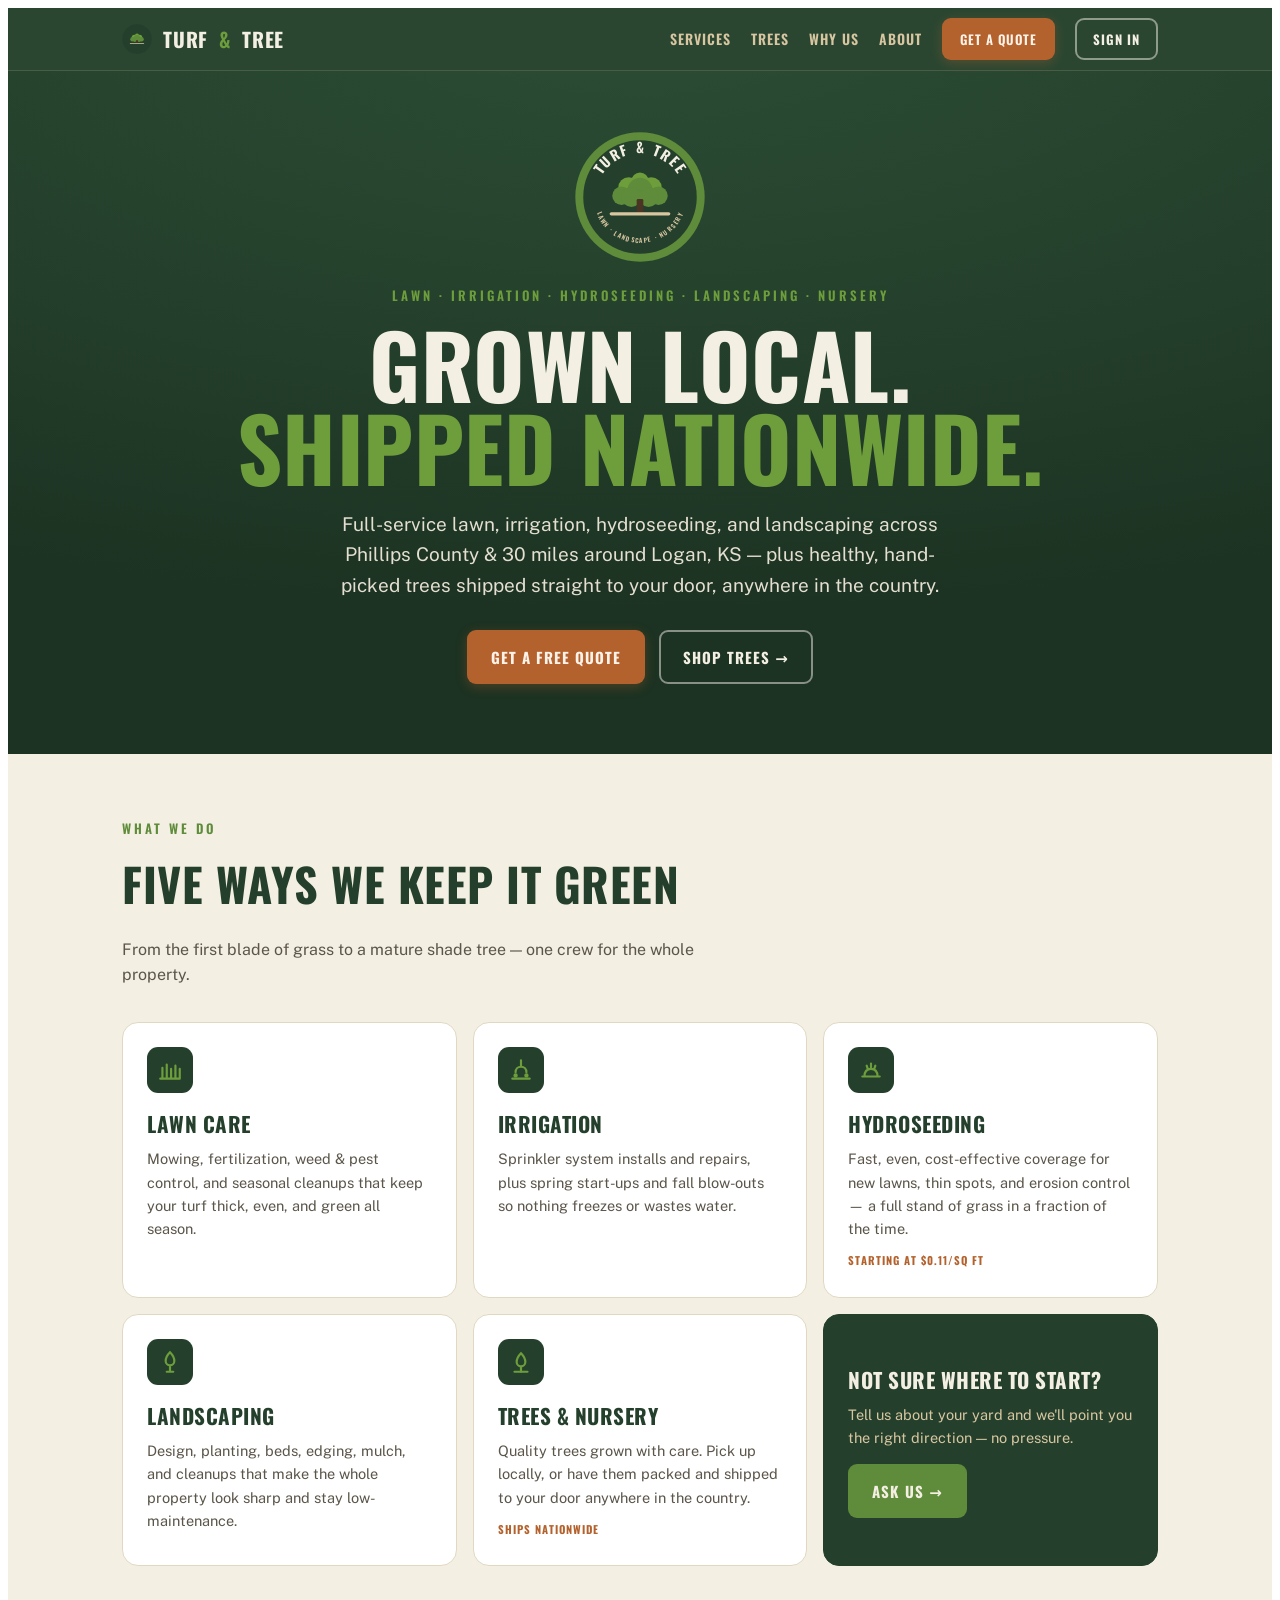
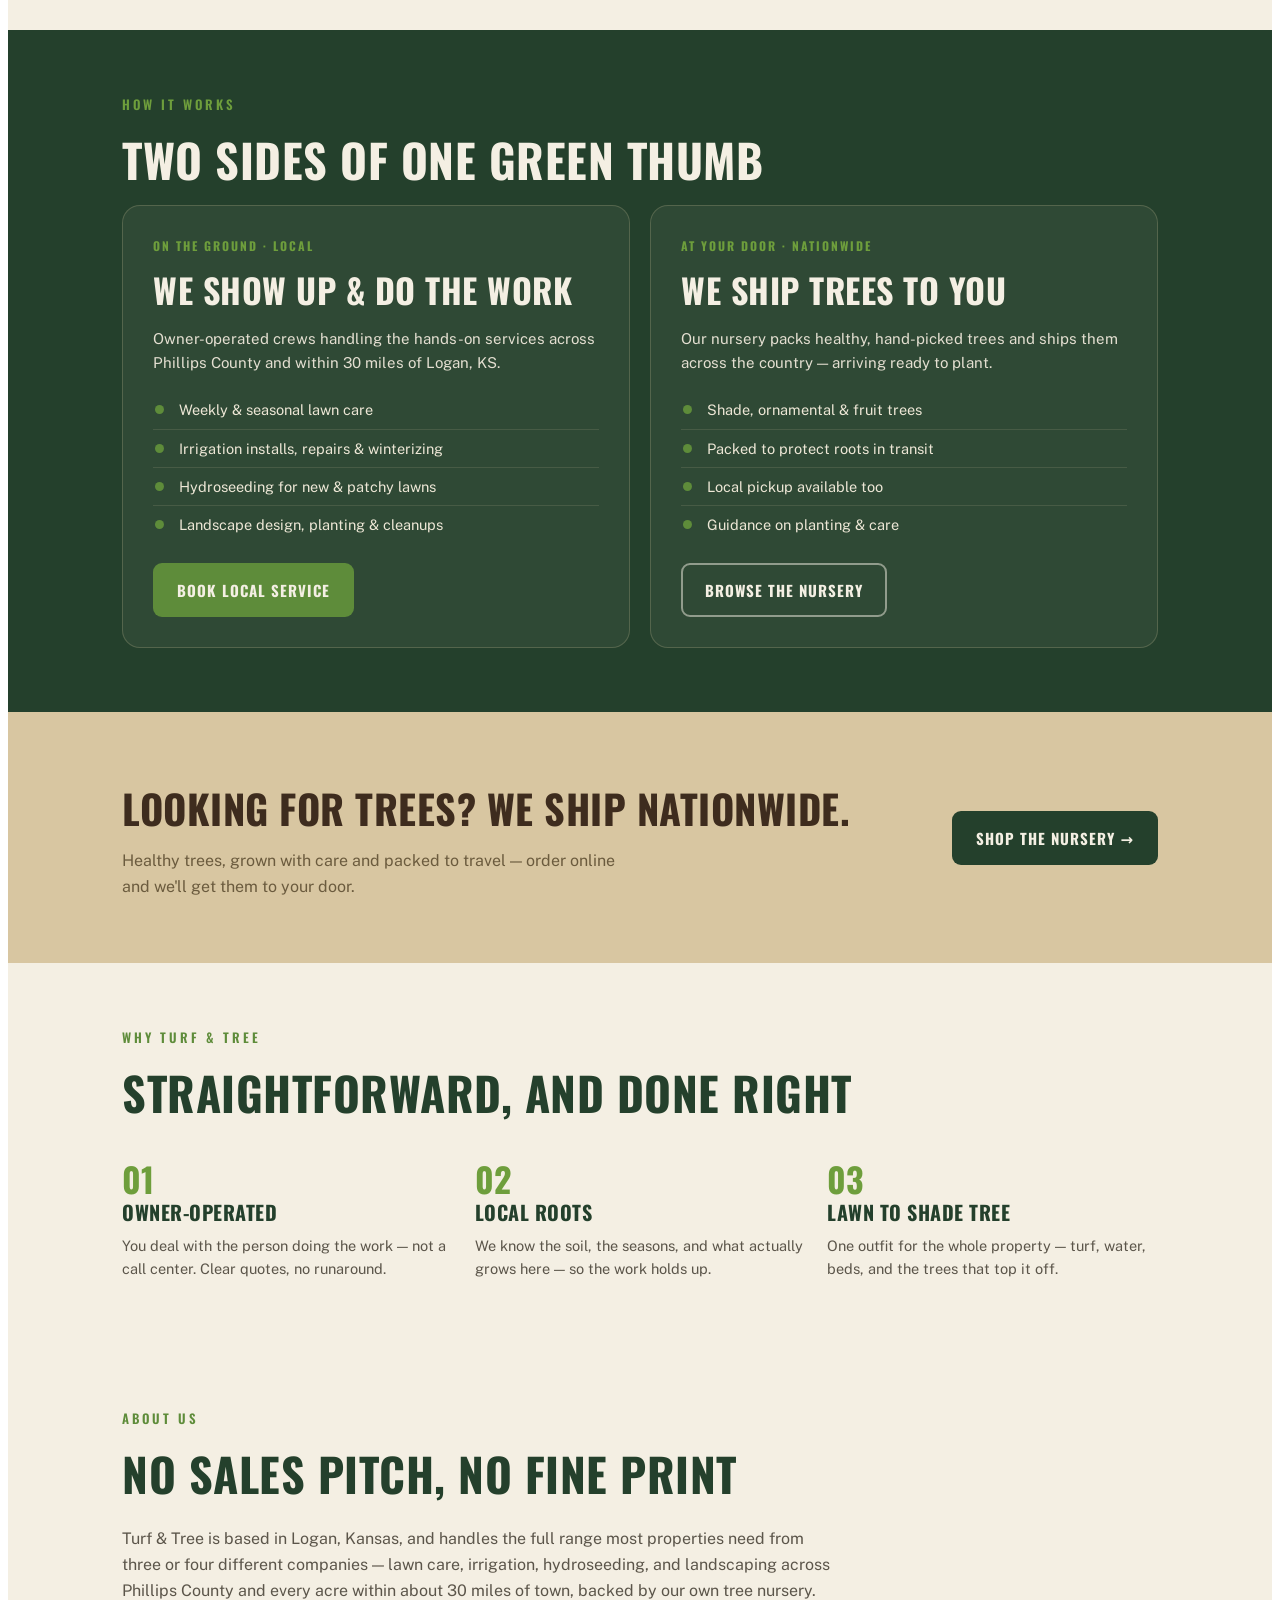
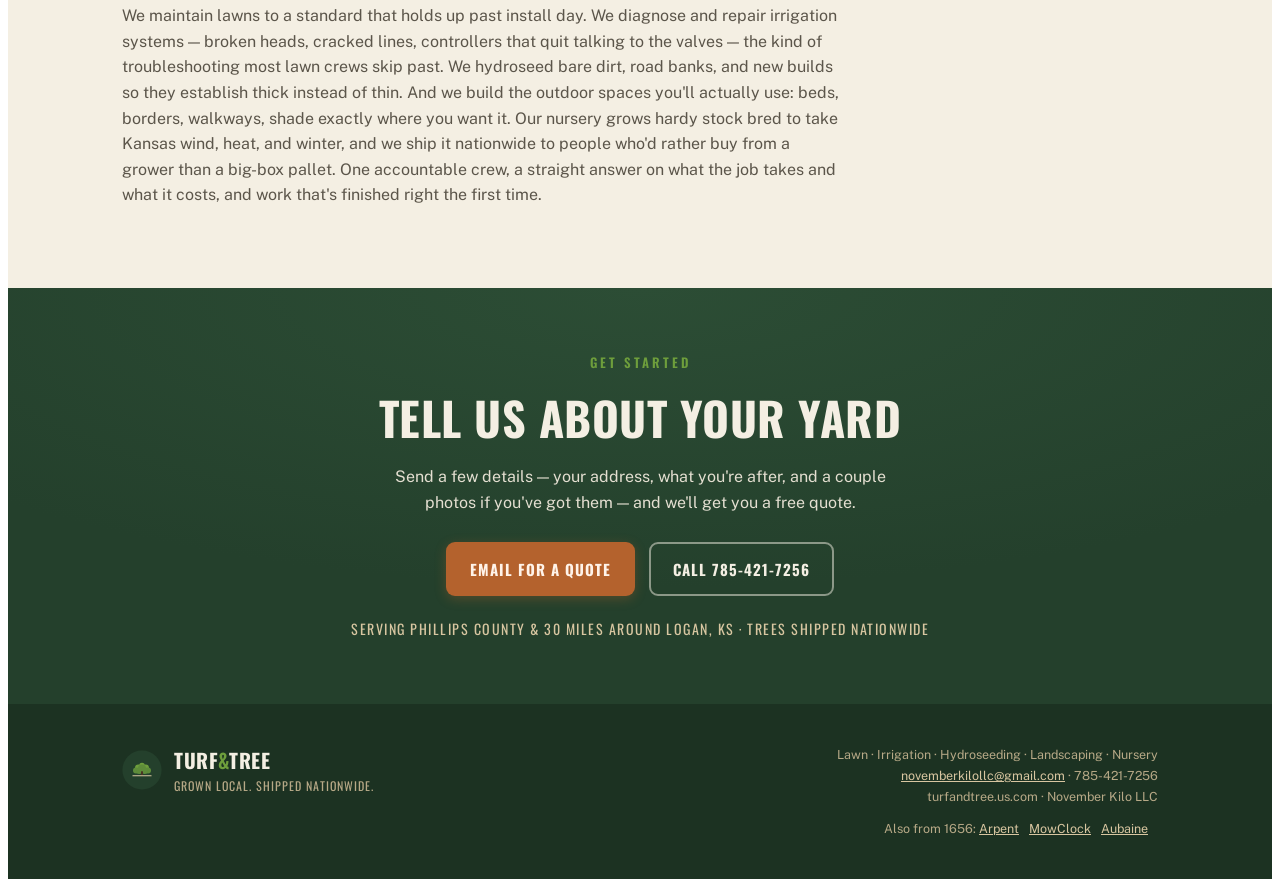
==== commit 635ae468: "Add "lawn" to the About paragraph's crew-troubleshooting line" ====
--- a/index.html
+++ b/index.html
@@ -286,7 +286,7 @@
 <section id="about"><div class="wrap">
   <div class="kicker">About us</div>
   <h2 class="h">No sales pitch, no fine print</h2>
-  <p class="sec-intro" style="max-width:720px;">Turf &amp; Tree is based in Logan, Kansas, and handles the full range most properties need from three or four different companies — lawn care, irrigation, hydroseeding, and landscaping across Phillips County and every acre within about 30 miles of town, backed by our own tree nursery. We maintain lawns to a standard that holds up past install day. We diagnose and repair irrigation systems — broken heads, cracked lines, controllers that quit talking to the valves — the kind of troubleshooting most crews skip past. We hydroseed bare dirt, road banks, and new builds so they establish thick instead of thin. And we build the outdoor spaces you'll actually use: beds, borders, walkways, shade exactly where you want it. Our nursery grows hardy stock bred to take Kansas wind, heat, and winter, and we ship it nationwide to people who'd rather buy from a grower than a big-box pallet. One accountable crew, a straight answer on what the job takes and what it costs, and work that's finished right the first time.</p>
+  <p class="sec-intro" style="max-width:720px;">Turf &amp; Tree is based in Logan, Kansas, and handles the full range most properties need from three or four different companies — lawn care, irrigation, hydroseeding, and landscaping across Phillips County and every acre within about 30 miles of town, backed by our own tree nursery. We maintain lawns to a standard that holds up past install day. We diagnose and repair irrigation systems — broken heads, cracked lines, controllers that quit talking to the valves — the kind of troubleshooting most lawn crews skip past. We hydroseed bare dirt, road banks, and new builds so they establish thick instead of thin. And we build the outdoor spaces you'll actually use: beds, borders, walkways, shade exactly where you want it. Our nursery grows hardy stock bred to take Kansas wind, heat, and winter, and we ship it nationwide to people who'd rather buy from a grower than a big-box pallet. One accountable crew, a straight answer on what the job takes and what it costs, and work that's finished right the first time.</p>
 </div></section>
 
 <!-- CONTACT -->
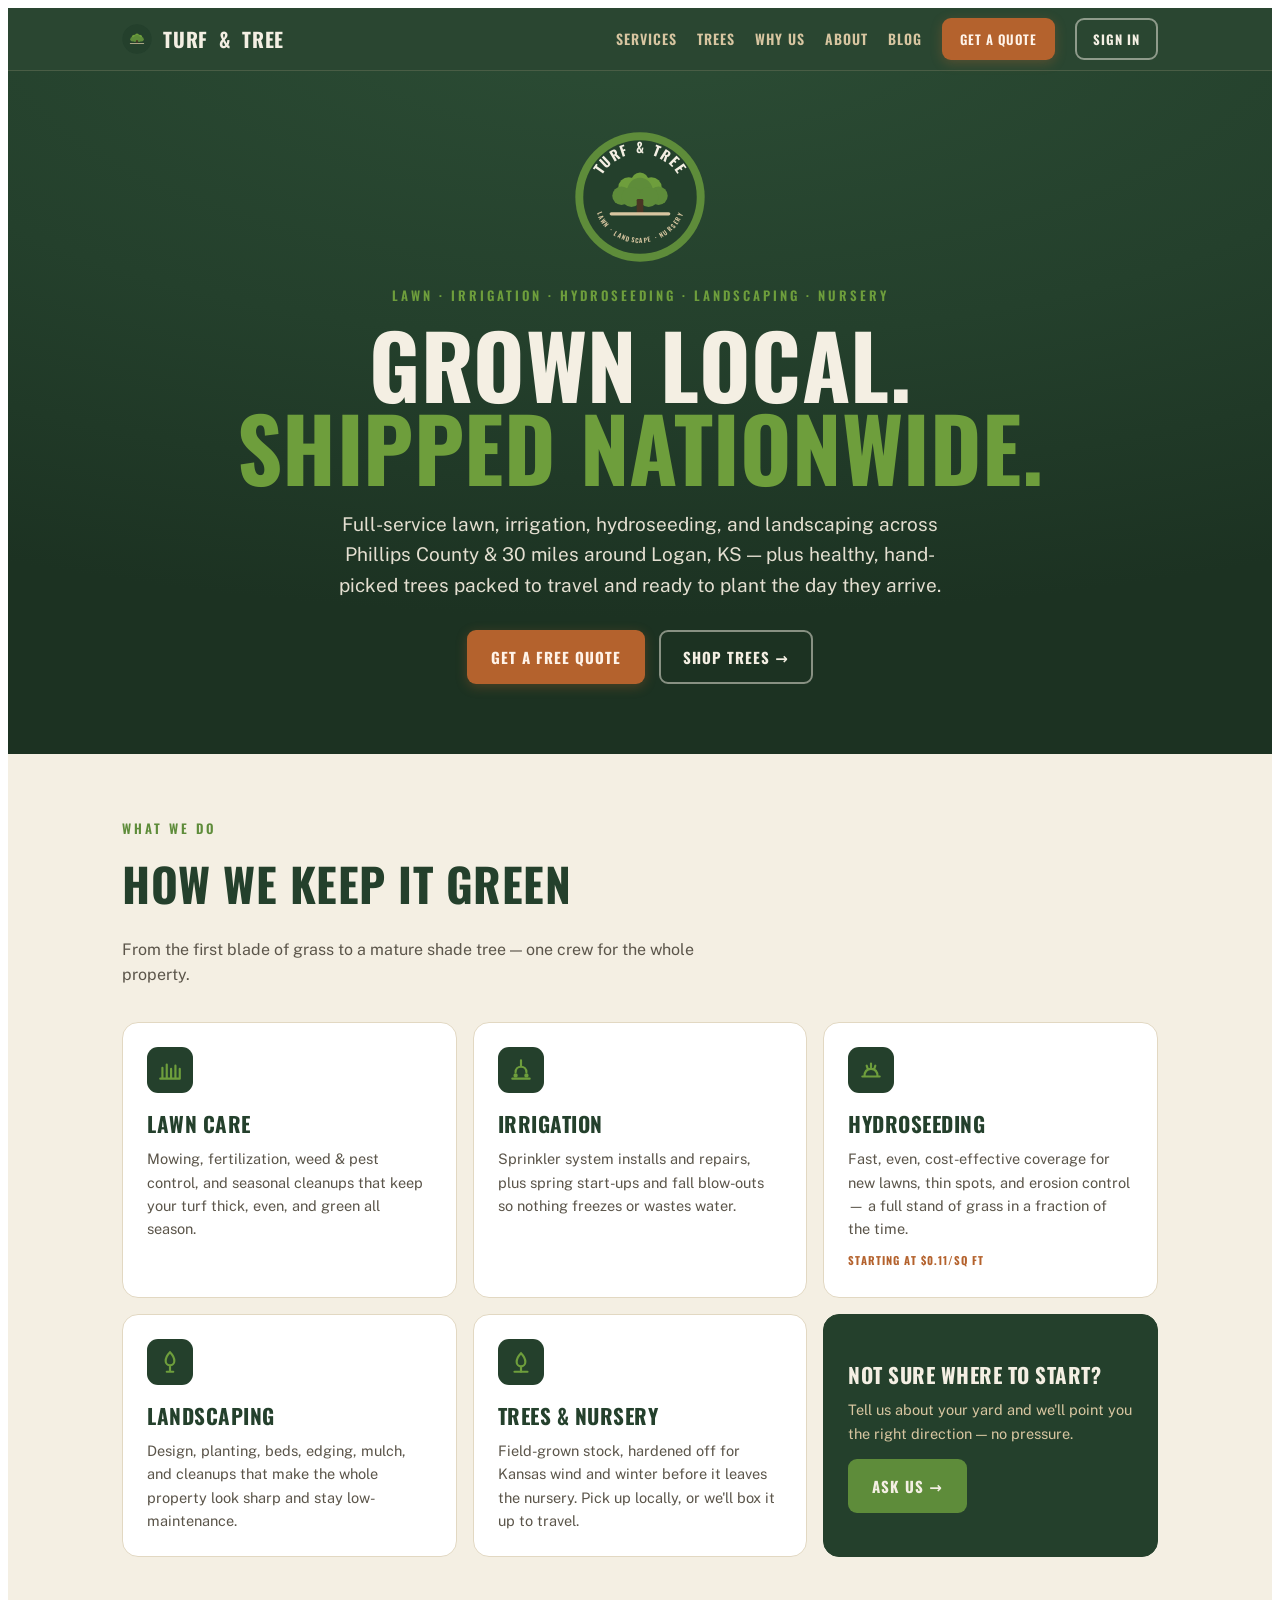
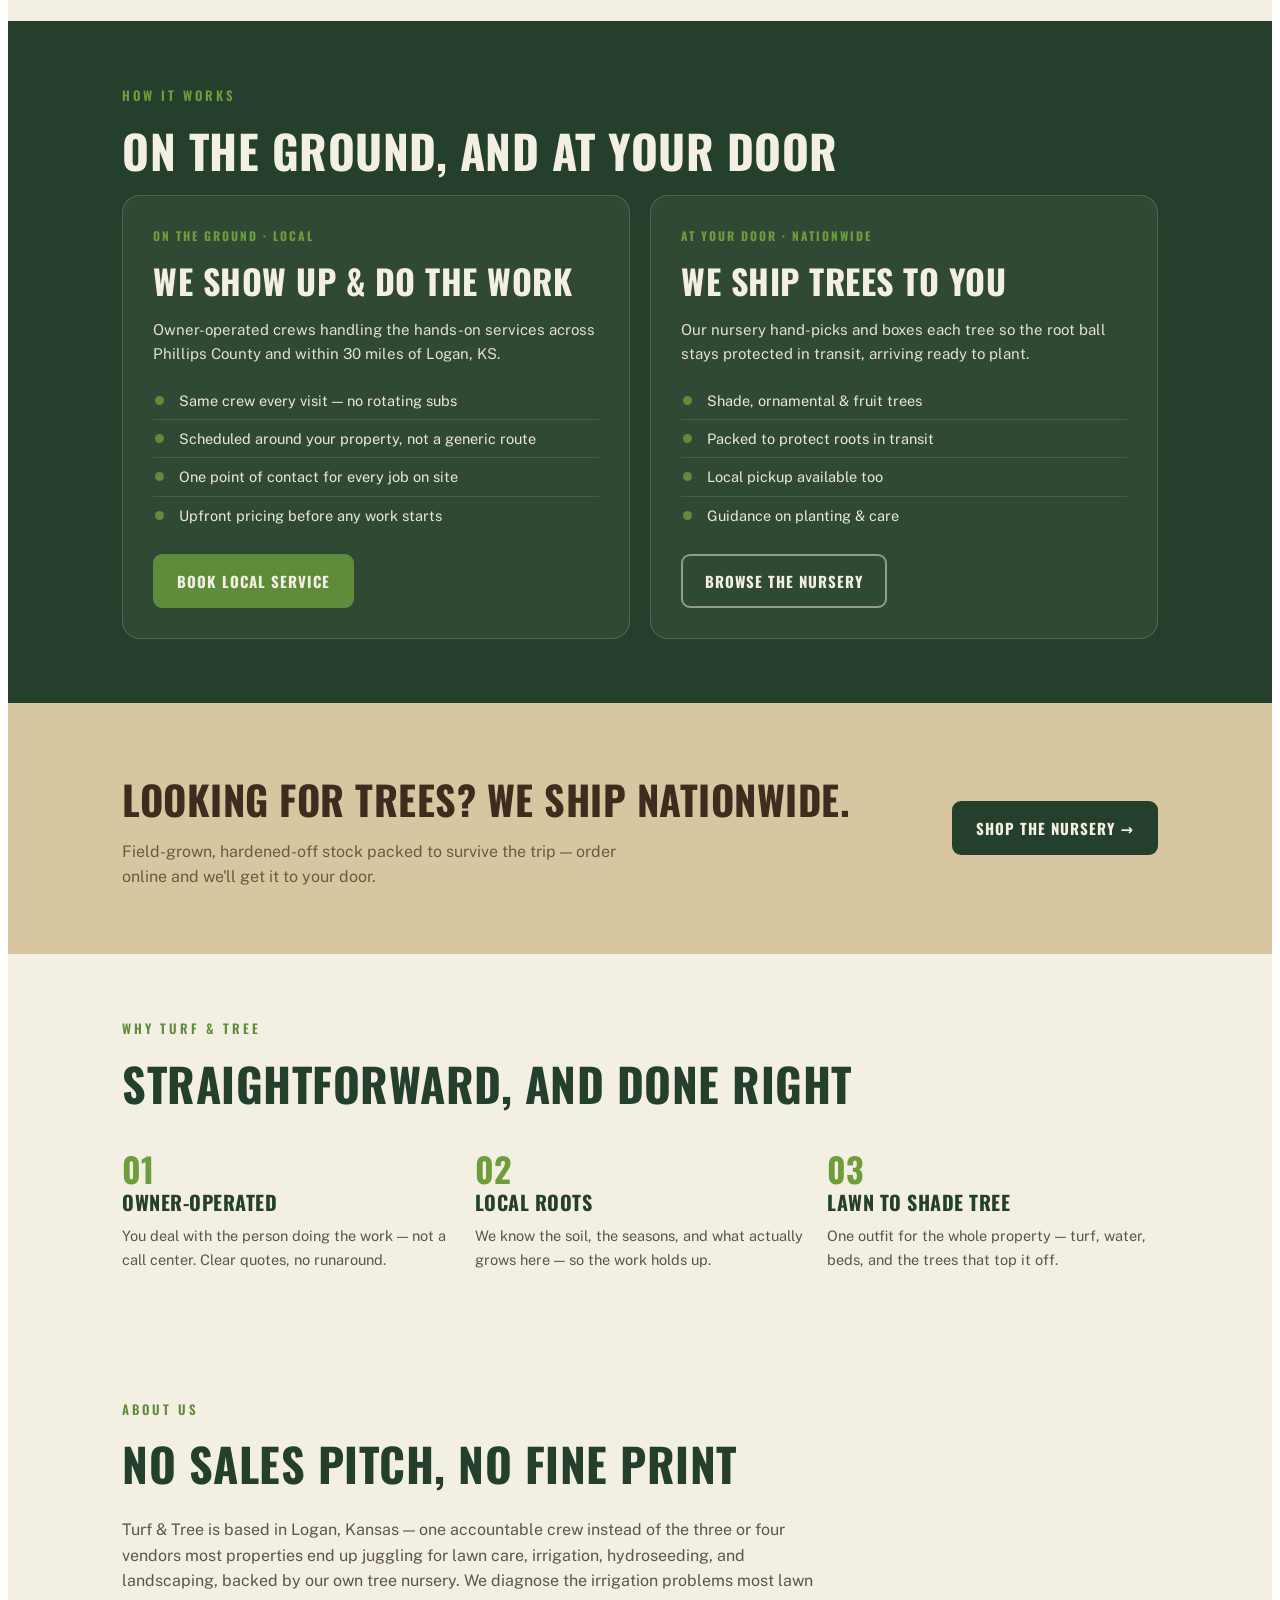
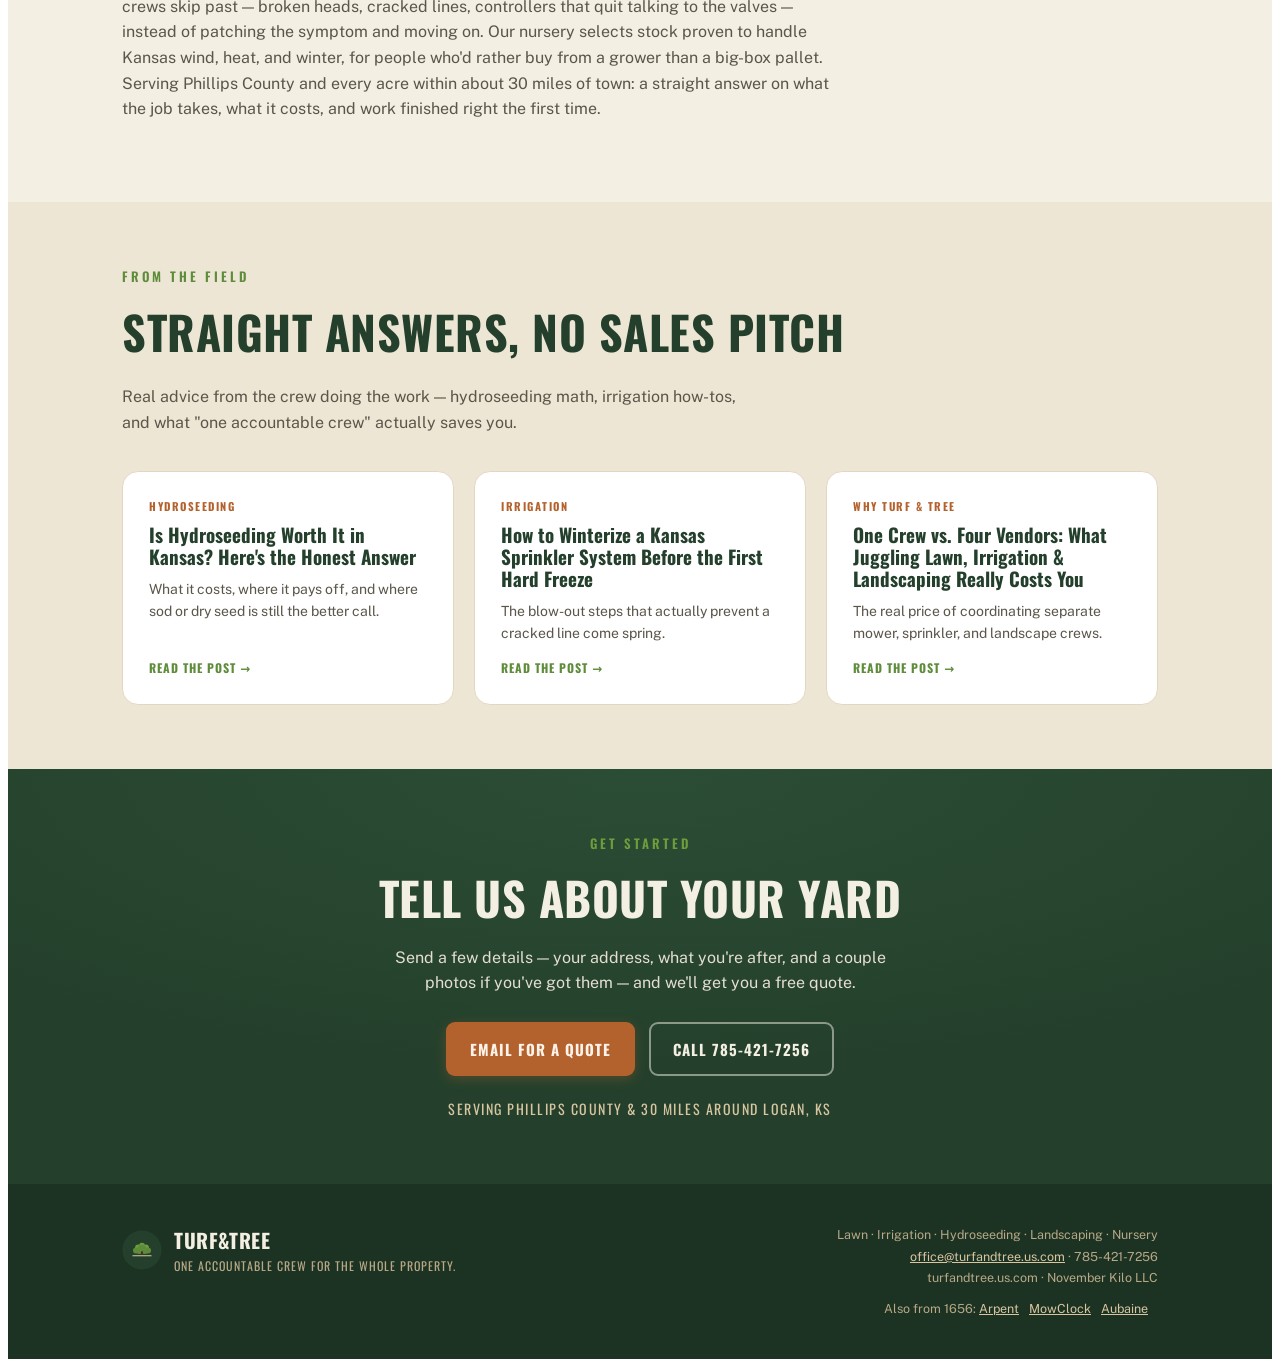
==== commit 9cf65f4f: "Sync mirror: copy cleanup, branded email, blog section, resources, amp fix Batches several rounds of" ====
--- a/index.html
+++ b/index.html
@@ -5,7 +5,7 @@
 <meta name="viewport" content="width=device-width, initial-scale=1">
 <meta name="color-scheme" content="light dark">
 <title>Turf &amp; Tree — Grown local. Shipped nationwide.</title>
-<meta name="description" content="Lawn care and tree nursery Logan KS — Turf & Tree handles mowing, irrigation repair, hydroseeding, and landscaping, plus healthy trees shipped nationwide.">
+<meta name="description" content="Lawn care and tree nursery Logan KS — Turf & Tree handles mowing, irrigation repair, hydroseeding, and landscaping, plus healthy trees grown for Kansas conditions.">
 <link rel="preconnect" href="https://fonts.googleapis.com">
 <link rel="preconnect" href="https://fonts.gstatic.com" crossorigin>
 <link href="https://fonts.googleapis.com/css2?family=Oswald:wght@500;600;700&family=Public+Sans:wght@400;500;600;700&display=swap" rel="stylesheet">
@@ -19,118 +19,7 @@
   gtag('config', 'G-SXZ8VMEVPF');
 </script>
 
-<style>
-.tt2{
-  --pine:#24402C; --pine2:#1C3222; --turf:#5E8C3A; --leaf:#6E9E3C; --bark:#4A3524;
-  --wheat:#D8C6A1; --wheat2:#E7DcC0; --clay:#B4622D; --paper:#F4EFE3; --paper2:#EDE6D5;
-  --ink:#20201A; --ink2:#5B554A; --line:#E2D8C2;
-  --disp:'Oswald','Arial Narrow','Helvetica Neue Condensed',Impact,system-ui,sans-serif;
-  --body:'Public Sans',-apple-system,'Segoe UI',system-ui,sans-serif;
-  background:var(--paper); color:var(--ink); font-family:var(--body); line-height:1.6;
-  -webkit-font-smoothing:antialiased; text-rendering:optimizeLegibility; margin:0;
-}
-.tt2 *{box-sizing:border-box;}
-.tt2 .sr-only{position:absolute;width:1px;height:1px;overflow:hidden;clip:rect(0 0 0 0);}
-.tt2 .wrap{max-width:1080px;margin:0 auto;padding:0 22px;}
-.tt2 .disp{font-family:var(--disp);font-stretch:condensed;text-transform:uppercase;font-weight:700;letter-spacing:.5px;line-height:.98;text-wrap:balance;}
-.tt2 .eyebrow{font-family:var(--disp);font-stretch:condensed;text-transform:uppercase;letter-spacing:3px;font-weight:600;font-size:13px;}
-.tt2 a{color:inherit;}
-.tt2 .btn{display:inline-flex;align-items:center;gap:8px;font-family:var(--disp);font-stretch:condensed;text-transform:uppercase;letter-spacing:1px;font-weight:700;font-size:15px;padding:13px 22px;border-radius:9px;border:2px solid transparent;cursor:pointer;text-decoration:none;transition:transform .06s ease,background-color .15s ease,color .15s ease,box-shadow .15s ease;}
-.tt2 .btn:active{transform:translateY(1px);}
-.tt2 .btn.clay{background:var(--clay);color:#FFF3E9;box-shadow:0 3px 12px rgba(180,98,45,.32);}
-.tt2 .btn.clay:hover{background:#a3561f;}
-.tt2 .btn.leaf{background:var(--turf);color:#F4EFE3;}
-.tt2 .btn.leaf:hover{background:#527d33;}
-.tt2 .btn.ghost{background:transparent;border-color:rgba(244,239,227,.5);color:var(--paper);}
-.tt2 .btn.ghost:hover{border-color:var(--paper);background:rgba(244,239,227,.08);}
-.tt2 .btn.dark{background:var(--pine);color:var(--paper);}
-.tt2 .btn.dark:hover{background:var(--pine2);}
-:where(.tt2) :focus-visible{outline:2px solid var(--clay);outline-offset:3px;border-radius:6px;}
-
-/* nav */
-.tt2 nav{position:sticky;top:0;z-index:20;background:rgba(36,64,44,.97);backdrop-filter:saturate(1.2) blur(6px);color:var(--paper);border-bottom:1px solid rgba(216,198,161,.18);}
-.tt2 nav .bar{display:flex;align-items:center;justify-content:space-between;height:62px;}
-.tt2 nav .brand{display:flex;align-items:center;gap:11px;font-family:var(--disp);font-stretch:condensed;text-transform:uppercase;font-weight:700;font-size:20px;letter-spacing:.8px;}
-.tt2 nav .brand .amp{color:var(--leaf);}
-.tt2 nav .links{display:flex;gap:20px;align-items:center;}
-.tt2 nav .links a{font-family:var(--disp);font-stretch:condensed;text-transform:uppercase;letter-spacing:1px;font-size:14px;font-weight:600;text-decoration:none;color:var(--wheat);}
-.tt2 nav .links a:hover{color:var(--paper);}
-.tt2 nav .user-pill{display:none;align-items:center;gap:7px;font-size:12px;color:var(--paper);}
-.tt2 nav .user-pill img{width:22px;height:22px;border-radius:50%;}
-@media(max-width:760px){.tt2 nav .links a:not(.btn){display:none;}}
-
-/* hero */
-.tt2 .hero{background:radial-gradient(120% 90% at 50% -10%, #2c4d35 0%, var(--pine) 55%, var(--pine2) 100%);color:var(--paper);padding:60px 0 70px;text-align:center;}
-.tt2 .hero .emblem{width:132px;height:132px;margin:0 auto 22px;display:block;}
-.tt2 .hero .eyebrow{color:var(--leaf);margin-bottom:16px;}
-.tt2 .hero h1{font-family:var(--disp);font-stretch:condensed;text-transform:uppercase;font-weight:700;letter-spacing:.5px;line-height:.95;font-size:clamp(42px,8vw,88px);margin:0;text-wrap:balance;}
-.tt2 .hero h1 .g{color:var(--leaf);}
-.tt2 .hero p.lede{max-width:620px;margin:20px auto 30px;font-size:clamp(16px,2.4vw,19px);color:#E4DFD1;}
-.tt2 .hero .cta{display:flex;gap:14px;justify-content:center;flex-wrap:wrap;}
-
-/* section shells */
-.tt2 section{padding:64px 0;}
-.tt2 .kicker{font-family:var(--disp);font-stretch:condensed;text-transform:uppercase;letter-spacing:3px;font-size:13px;font-weight:600;color:var(--turf);}
-.tt2 h2.h{font-family:var(--disp);font-stretch:condensed;text-transform:uppercase;font-weight:700;letter-spacing:.5px;font-size:clamp(30px,5vw,46px);margin:8px 0 6px;color:var(--pine);text-wrap:balance;}
-.tt2 .sec-intro{color:var(--ink2);max-width:640px;font-size:16px;}
-
-/* services */
-.tt2 .svc{display:grid;grid-template-columns:repeat(3,1fr);gap:16px;margin-top:34px;}
-.tt2 .card{background:#fff;border:1px solid var(--line);border-radius:16px;padding:24px;transition:transform .12s ease,box-shadow .12s ease,border-color .12s ease;}
-.tt2 .card:hover{transform:translateY(-3px);box-shadow:0 12px 30px rgba(36,40,26,.10);border-color:var(--wheat);}
-.tt2 .card .ic{width:46px;height:46px;border-radius:11px;background:var(--pine);display:flex;align-items:center;justify-content:center;margin-bottom:14px;}
-.tt2 .card .ic svg{width:26px;height:26px;}
-.tt2 .card h3{font-family:var(--disp);font-stretch:condensed;text-transform:uppercase;letter-spacing:.5px;font-weight:700;font-size:21px;margin:0 0 7px;color:var(--pine);}
-.tt2 .card p{margin:0;color:var(--ink2);font-size:14.5px;}
-.tt2 .card .tag{display:inline-block;margin-top:12px;font-family:var(--disp);font-stretch:condensed;text-transform:uppercase;letter-spacing:1px;font-size:11px;font-weight:700;color:var(--clay);}
-@media(max-width:820px){.tt2 .svc{grid-template-columns:repeat(2,1fr);}}
-@media(max-width:520px){.tt2 .svc{grid-template-columns:1fr;}}
-
-/* split: local + national */
-.tt2 .split{background:var(--pine);color:var(--paper);}
-.tt2 .split .grid{display:grid;grid-template-columns:1fr 1fr;gap:20px;margin-top:8px;}
-.tt2 .split .panel{background:rgba(244,239,227,.05);border:1px solid rgba(216,198,161,.22);border-radius:18px;padding:30px;}
-.tt2 .split .panel .badge{font-family:var(--disp);font-stretch:condensed;text-transform:uppercase;letter-spacing:2px;font-size:12px;font-weight:700;color:var(--leaf);}
-.tt2 .split .panel h3{font-family:var(--disp);font-stretch:condensed;text-transform:uppercase;font-weight:700;letter-spacing:.5px;font-size:clamp(26px,4vw,34px);margin:8px 0 10px;}
-.tt2 .split .panel p{color:#E4DFD1;margin:0 0 16px;font-size:15px;}
-.tt2 .split .panel ul{margin:0 0 20px;padding:0;list-style:none;}
-.tt2 .split .panel li{padding:7px 0 7px 26px;position:relative;color:#EDE7D6;font-size:14.5px;border-top:1px solid rgba(216,198,161,.14);}
-.tt2 .split .panel li:first-child{border-top:none;}
-.tt2 .split .panel li::before{content:"";position:absolute;left:2px;top:14px;width:9px;height:9px;border-radius:50%;background:var(--turf);}
-@media(max-width:760px){.tt2 .split .grid{grid-template-columns:1fr;}}
-
-/* shop band */
-.tt2 .band{background:var(--wheat);color:var(--bark);}
-.tt2 .band .row{display:flex;align-items:center;justify-content:space-between;gap:24px;flex-wrap:wrap;}
-.tt2 .band h2{font-family:var(--disp);font-stretch:condensed;text-transform:uppercase;font-weight:700;letter-spacing:.5px;font-size:clamp(26px,4.4vw,40px);margin:0;color:#3E2C1E;text-wrap:balance;}
-.tt2 .band p{margin:8px 0 0;color:#6B5B3E;max-width:520px;}
-
-/* why */
-.tt2 .why{display:grid;grid-template-columns:repeat(3,1fr);gap:22px;margin-top:32px;}
-.tt2 .why .w h3{font-family:var(--disp);font-stretch:condensed;text-transform:uppercase;letter-spacing:.5px;font-weight:700;font-size:20px;color:var(--pine);margin:0 0 6px;}
-.tt2 .why .w p{margin:0;color:var(--ink2);font-size:14.5px;}
-.tt2 .why .w .n{font-family:var(--disp);font-stretch:condensed;font-weight:700;color:var(--leaf);font-size:34px;line-height:1;}
-@media(max-width:720px){.tt2 .why{grid-template-columns:1fr;gap:16px;}}
-
-/* contact */
-.tt2 .contact{background:radial-gradient(120% 120% at 50% 0%, #2c4d35 0%, var(--pine) 60%);color:var(--paper);text-align:center;}
-.tt2 .contact h2{color:var(--paper);}
-.tt2 .contact p{color:#E4DFD1;max-width:520px;margin:10px auto 26px;}
-.tt2 .contact .cta{display:flex;gap:14px;justify-content:center;flex-wrap:wrap;}
-.tt2 .contact .ph{margin-top:22px;font-family:var(--disp);font-stretch:condensed;text-transform:uppercase;letter-spacing:1.5px;font-size:14px;color:var(--wheat);}
-
-/* footer */
-.tt2 footer{background:var(--pine2);color:var(--wheat);padding:40px 0;}
-.tt2 footer .grid{display:flex;justify-content:space-between;gap:24px;flex-wrap:wrap;align-items:flex-start;}
-.tt2 footer .brand{display:flex;align-items:center;gap:12px;}
-.tt2 footer .brand .nm{font-family:var(--disp);font-stretch:condensed;text-transform:uppercase;font-weight:700;font-size:20px;color:var(--paper);letter-spacing:.6px;}
-.tt2 footer .brand .amp{color:var(--leaf);}
-.tt2 footer .meta{font-size:12.5px;color:#B7A987;line-height:1.7;text-align:right;}
-.tt2 footer .meta a{color:var(--wheat);}
-.tt2 footer .also{font-size:12.5px;color:#B7A987;line-height:1.7;}
-.tt2 footer .also a{color:var(--wheat);margin-right:10px;}
-@media(max-width:600px){.tt2 footer .grid{flex-direction:column;align-items:flex-start;}.tt2 footer .meta{text-align:left;}}
-</style>
+<link rel="stylesheet" href="/assets/tt2.css">
 </head>
 <body>
 <div class="tt2">
@@ -164,6 +53,7 @@
     <a href="#trees">Trees</a>
     <a href="#why">Why us</a>
     <a href="#about">About</a>
+    <a href="/blog/">Blog</a>
     <a href="#quote" class="btn clay" style="padding:9px 16px;font-size:13px;">Get a quote</a>
     <button class="btn ghost" id="signinBtn" onclick="signInWithGoogle()" style="padding:9px 16px;font-size:13px;">Sign in</button>
     <div class="user-pill" id="userPill">
@@ -182,7 +72,7 @@
   </svg>
   <div class="eyebrow">Lawn · Irrigation · Hydroseeding · Landscaping · Nursery</div>
   <h1>Grown local.<br><span class="g">Shipped nationwide.</span></h1>
-  <p class="lede">Full-service lawn, irrigation, hydroseeding, and landscaping across Phillips County &amp; 30 miles around Logan, KS — plus healthy, hand-picked trees shipped straight to your door, anywhere in the country.</p>
+  <p class="lede">Full-service lawn, irrigation, hydroseeding, and landscaping across Phillips County &amp; 30 miles around Logan, KS — plus healthy, hand-picked trees packed to travel and ready to plant the day they arrive.</p>
   <div class="cta">
     <a href="#quote" class="btn clay">Get a free quote</a>
     <a href="#trees" class="btn ghost">Shop trees →</a>
@@ -192,7 +82,7 @@
 <!-- SERVICES -->
 <section id="services"><div class="wrap">
   <div class="kicker">What we do</div>
-  <h2 class="h">Five ways we keep it green</h2>
+  <h2 class="h">How we keep it green</h2>
   <p class="sec-intro">From the first blade of grass to a mature shade tree — one crew for the whole property.</p>
   <div class="svc">
     <div class="card">
@@ -219,8 +109,7 @@
     <div class="card">
       <div class="ic"><svg viewBox="0 0 24 24" fill="none" stroke="#6E9E3C" stroke-width="2" stroke-linecap="round"><path d="M12 4c-3 3-4 5-4 8a4 4 0 0 0 8 0c0-3-1-5-4-8zM12 16v5"/><path d="M6 21h12"/></svg></div>
       <h3>Trees &amp; Nursery</h3>
-      <p>Quality trees grown with care. Pick up locally, or have them packed and shipped to your door anywhere in the country.</p>
-      <span class="tag">Ships nationwide</span>
+      <p>Field-grown stock, hardened off for Kansas wind and winter before it leaves the nursery. Pick up locally, or we'll box it up to travel.</p>
     </div>
     <div class="card" style="display:flex;flex-direction:column;justify-content:center;background:var(--pine);border-color:var(--pine);">
       <h3 style="color:#F4EFE3;">Not sure where to start?</h3>
@@ -233,24 +122,24 @@
 <!-- SPLIT -->
 <section class="split"><div class="wrap">
   <div class="kicker" style="color:var(--leaf)">How it works</div>
-  <h2 class="h" style="color:var(--paper)">Two sides of one green thumb</h2>
+  <h2 class="h" style="color:var(--paper)">On the ground, and at your door</h2>
   <div class="grid">
     <div class="panel">
       <div class="badge">On the ground · local</div>
       <h3>We show up &amp; do the work</h3>
       <p>Owner-operated crews handling the hands-on services across Phillips County and within 30 miles of Logan, KS.</p>
       <ul>
-        <li>Weekly &amp; seasonal lawn care</li>
-        <li>Irrigation installs, repairs &amp; winterizing</li>
-        <li>Hydroseeding for new &amp; patchy lawns</li>
-        <li>Landscape design, planting &amp; cleanups</li>
+        <li>Same crew every visit — no rotating subs</li>
+        <li>Scheduled around your property, not a generic route</li>
+        <li>One point of contact for every job on site</li>
+        <li>Upfront pricing before any work starts</li>
       </ul>
       <a href="#quote" class="btn leaf">Book local service</a>
     </div>
     <div class="panel">
       <div class="badge">At your door · nationwide</div>
       <h3>We ship trees to you</h3>
-      <p>Our nursery packs healthy, hand-picked trees and ships them across the country — arriving ready to plant.</p>
+      <p>Our nursery hand-picks and boxes each tree so the root ball stays protected in transit, arriving ready to plant.</p>
       <ul>
         <li>Shade, ornamental &amp; fruit trees</li>
         <li>Packed to protect roots in transit</li>
@@ -266,9 +155,9 @@
 <section id="trees" class="band"><div class="wrap"><div class="row">
   <div>
     <h2>Looking for trees? We ship nationwide.</h2>
-    <p>Healthy trees, grown with care and packed to travel — order online and we'll get them to your door.</p>
-  </div>
-  <a href="mailto:novemberkilollc@gmail.com?subject=Tree%20order%20—%20Turf%20%26%20Tree" class="btn dark">Shop the nursery →</a>
+    <p>Field-grown, hardened-off stock packed to survive the trip — order online and we'll get it to your door.</p>
+  </div>
+  <a href="mailto:office@turfandtree.us.com?subject=Tree%20order%20—%20Turf%20%26%20Tree" class="btn dark">Shop the nursery →</a>
 </div></div></section>
 
 <!-- WHY -->
@@ -286,7 +175,34 @@
 <section id="about"><div class="wrap">
   <div class="kicker">About us</div>
   <h2 class="h">No sales pitch, no fine print</h2>
-  <p class="sec-intro" style="max-width:720px;">Turf &amp; Tree is based in Logan, Kansas, and handles the full range most properties need from three or four different companies — lawn care, irrigation, hydroseeding, and landscaping across Phillips County and every acre within about 30 miles of town, backed by our own tree nursery. We maintain lawns to a standard that holds up past install day. We diagnose and repair irrigation systems — broken heads, cracked lines, controllers that quit talking to the valves — the kind of troubleshooting most lawn crews skip past. We hydroseed bare dirt, road banks, and new builds so they establish thick instead of thin. And we build the outdoor spaces you'll actually use: beds, borders, walkways, shade exactly where you want it. Our nursery grows hardy stock bred to take Kansas wind, heat, and winter, and we ship it nationwide to people who'd rather buy from a grower than a big-box pallet. One accountable crew, a straight answer on what the job takes and what it costs, and work that's finished right the first time.</p>
+  <p class="sec-intro" style="max-width:720px;">Turf &amp; Tree is based in Logan, Kansas — one accountable crew instead of the three or four vendors most properties end up juggling for lawn care, irrigation, hydroseeding, and landscaping, backed by our own tree nursery. We diagnose the irrigation problems most lawn crews skip past — broken heads, cracked lines, controllers that quit talking to the valves — instead of patching the symptom and moving on. Our nursery selects stock proven to handle Kansas wind, heat, and winter, for people who'd rather buy from a grower than a big-box pallet. Serving Phillips County and every acre within about 30 miles of town: a straight answer on what the job takes, what it costs, and work finished right the first time.</p>
+</div></section>
+
+<!-- BLOG TEASER -->
+<section id="blog-teaser" style="background:var(--paper2);"><div class="wrap">
+  <div class="kicker">From the field</div>
+  <h2 class="h">Straight answers, no sales pitch</h2>
+  <p class="sec-intro">Real advice from the crew doing the work — hydroseeding math, irrigation how-tos, and what "one accountable crew" actually saves you.</p>
+  <div class="posts">
+    <a class="post-card" href="/blog/is-hydroseeding-worth-it-in-kansas.html">
+      <div class="cat">Hydroseeding</div>
+      <h3>Is Hydroseeding Worth It in Kansas? Here's the Honest Answer</h3>
+      <p>What it costs, where it pays off, and where sod or dry seed is still the better call.</p>
+      <div class="read">Read the post →</div>
+    </a>
+    <a class="post-card" href="/blog/winterize-sprinkler-system-kansas.html">
+      <div class="cat">Irrigation</div>
+      <h3>How to Winterize a Kansas Sprinkler System Before the First Hard Freeze</h3>
+      <p>The blow-out steps that actually prevent a cracked line come spring.</p>
+      <div class="read">Read the post →</div>
+    </a>
+    <a class="post-card" href="/blog/one-crew-vs-four-vendors.html">
+      <div class="cat">Why Turf & Tree</div>
+      <h3>One Crew vs. Four Vendors: What Juggling Lawn, Irrigation &amp; Landscaping Really Costs You</h3>
+      <p>The real price of coordinating separate mower, sprinkler, and landscape crews.</p>
+      <div class="read">Read the post →</div>
+    </a>
+  </div>
 </div></section>
 
 <!-- CONTACT -->
@@ -295,19 +211,19 @@
   <h2 class="h">Tell us about your yard</h2>
   <p>Send a few details — your address, what you're after, and a couple photos if you've got them — and we'll get you a free quote.</p>
   <div class="cta">
-    <a href="mailto:novemberkilollc@gmail.com?subject=Free%20quote%20—%20Turf%20%26%20Tree" class="btn clay">Email for a quote</a>
+    <a href="mailto:office@turfandtree.us.com?subject=Free%20quote%20—%20Turf%20%26%20Tree" class="btn clay">Email for a quote</a>
     <a href="tel:+17854217256" class="btn ghost">Call 785-421-7256</a>
   </div>
-  <div class="ph">Serving Phillips County &amp; 30 miles around Logan, KS · Trees shipped nationwide</div>
+  <div class="ph">Serving Phillips County &amp; 30 miles around Logan, KS</div>
 </div></section>
 
 <!-- FOOTER -->
 <footer><div class="wrap"><div class="grid">
-  <div class="brand"><svg viewBox="0 0 200 200" width="40" height="40"><use href="#lp-icon" width="200" height="200"/></svg><div><div class="nm">Turf<span class="amp">&amp;</span>Tree</div><div style="font-size:12px;color:#B7A987;letter-spacing:1px;font-family:var(--disp);text-transform:uppercase;">Grown local. Shipped nationwide.</div></div></div>
+  <div class="brand"><svg viewBox="0 0 200 200" width="40" height="40"><use href="#lp-icon" width="200" height="200"/></svg><div><div class="nm">Turf<span class="amp">&amp;</span>Tree</div><div style="font-size:12px;color:#B7A987;letter-spacing:1px;font-family:var(--disp);text-transform:uppercase;">One accountable crew for the whole property.</div></div></div>
   <div>
     <div class="meta">
       Lawn · Irrigation · Hydroseeding · Landscaping · Nursery<br>
-      <a href="mailto:novemberkilollc@gmail.com">novemberkilollc@gmail.com</a> · 785-421-7256<br>
+      <a href="mailto:office@turfandtree.us.com">office@turfandtree.us.com</a> · 785-421-7256<br>
       turfandtree.us.com · November Kilo LLC
     </div>
     <div class="also" style="margin-top:10px;text-align:right;">Also from 1656: <a href="https://arpent.us.com">Arpent</a><a href="https://mowclock.app">MowClock</a><a href="https://aubaine.fyi">Aubaine</a></div>
--- a/assets/tt2.css
+++ b/assets/tt2.css
@@ -0,0 +1,150 @@
+.tt2{
+  --pine:#24402C; --pine2:#1C3222; --turf:#5E8C3A; --leaf:#6E9E3C; --bark:#4A3524;
+  --wheat:#D8C6A1; --wheat2:#E7DcC0; --clay:#B4622D; --paper:#F4EFE3; --paper2:#EDE6D5;
+  --ink:#20201A; --ink2:#5B554A; --line:#E2D8C2;
+  --disp:'Oswald','Arial Narrow','Helvetica Neue Condensed',Impact,system-ui,sans-serif;
+  --body:'Public Sans',-apple-system,'Segoe UI',system-ui,sans-serif;
+  background:var(--paper); color:var(--ink); font-family:var(--body); line-height:1.6;
+  -webkit-font-smoothing:antialiased; text-rendering:optimizeLegibility; margin:0;
+}
+.tt2 *{box-sizing:border-box;}
+.tt2 .sr-only{position:absolute;width:1px;height:1px;overflow:hidden;clip:rect(0 0 0 0);}
+.tt2 .wrap{max-width:1080px;margin:0 auto;padding:0 22px;}
+.tt2 .disp{font-family:var(--disp);font-stretch:condensed;text-transform:uppercase;font-weight:700;letter-spacing:.5px;line-height:.98;text-wrap:balance;}
+.tt2 .eyebrow{font-family:var(--disp);font-stretch:condensed;text-transform:uppercase;letter-spacing:3px;font-weight:600;font-size:13px;}
+.tt2 a{color:inherit;}
+.tt2 .btn{display:inline-flex;align-items:center;gap:8px;font-family:var(--disp);font-stretch:condensed;text-transform:uppercase;letter-spacing:1px;font-weight:700;font-size:15px;padding:13px 22px;border-radius:9px;border:2px solid transparent;cursor:pointer;text-decoration:none;transition:transform .06s ease,background-color .15s ease,color .15s ease,box-shadow .15s ease;}
+.tt2 .btn:active{transform:translateY(1px);}
+.tt2 .btn.clay{background:var(--clay);color:#FFF3E9;box-shadow:0 3px 12px rgba(180,98,45,.32);}
+.tt2 .btn.clay:hover{background:#a3561f;}
+.tt2 .btn.leaf{background:var(--turf);color:#F4EFE3;}
+.tt2 .btn.leaf:hover{background:#527d33;}
+.tt2 .btn.ghost{background:transparent;border-color:rgba(244,239,227,.5);color:var(--paper);}
+.tt2 .btn.ghost:hover{border-color:var(--paper);background:rgba(244,239,227,.08);}
+.tt2 .btn.dark{background:var(--pine);color:var(--paper);}
+.tt2 .btn.dark:hover{background:var(--pine2);}
+:where(.tt2) :focus-visible{outline:2px solid var(--clay);outline-offset:3px;border-radius:6px;}
+
+/* nav */
+.tt2 nav{position:sticky;top:0;z-index:20;background:rgba(36,64,44,.97);backdrop-filter:saturate(1.2) blur(6px);color:var(--paper);border-bottom:1px solid rgba(216,198,161,.18);}
+.tt2 nav .bar{display:flex;align-items:center;justify-content:space-between;height:62px;}
+.tt2 nav .brand{display:flex;align-items:center;gap:11px;font-family:var(--disp);font-stretch:condensed;text-transform:uppercase;font-weight:700;font-size:20px;letter-spacing:.8px;}
+.tt2 nav .brand .amp{color:inherit;}
+.tt2 nav .links{display:flex;gap:20px;align-items:center;}
+.tt2 nav .links a{font-family:var(--disp);font-stretch:condensed;text-transform:uppercase;letter-spacing:1px;font-size:14px;font-weight:600;text-decoration:none;color:var(--wheat);}
+.tt2 nav .links a:hover{color:var(--paper);}
+.tt2 nav .user-pill{display:none;align-items:center;gap:7px;font-size:12px;color:var(--paper);}
+.tt2 nav .user-pill img{width:22px;height:22px;border-radius:50%;}
+@media(max-width:760px){.tt2 nav .links a:not(.btn){display:none;}}
+
+/* hero */
+.tt2 .hero{background:radial-gradient(120% 90% at 50% -10%, #2c4d35 0%, var(--pine) 55%, var(--pine2) 100%);color:var(--paper);padding:60px 0 70px;text-align:center;}
+.tt2 .hero .emblem{width:132px;height:132px;margin:0 auto 22px;display:block;}
+.tt2 .hero .eyebrow{color:var(--leaf);margin-bottom:16px;}
+.tt2 .hero h1{font-family:var(--disp);font-stretch:condensed;text-transform:uppercase;font-weight:700;letter-spacing:.5px;line-height:.95;font-size:clamp(42px,8vw,88px);margin:0;text-wrap:balance;}
+.tt2 .hero h1 .g{color:var(--leaf);}
+.tt2 .hero p.lede{max-width:620px;margin:20px auto 30px;font-size:clamp(16px,2.4vw,19px);color:#E4DFD1;}
+.tt2 .hero .cta{display:flex;gap:14px;justify-content:center;flex-wrap:wrap;}
+
+/* section shells */
+.tt2 section{padding:64px 0;}
+.tt2 .kicker{font-family:var(--disp);font-stretch:condensed;text-transform:uppercase;letter-spacing:3px;font-size:13px;font-weight:600;color:var(--turf);}
+.tt2 h2.h{font-family:var(--disp);font-stretch:condensed;text-transform:uppercase;font-weight:700;letter-spacing:.5px;font-size:clamp(30px,5vw,46px);margin:8px 0 6px;color:var(--pine);text-wrap:balance;}
+.tt2 .sec-intro{color:var(--ink2);max-width:640px;font-size:16px;}
+
+/* services */
+.tt2 .svc{display:grid;grid-template-columns:repeat(3,1fr);gap:16px;margin-top:34px;}
+.tt2 .card{background:#fff;border:1px solid var(--line);border-radius:16px;padding:24px;transition:transform .12s ease,box-shadow .12s ease,border-color .12s ease;}
+.tt2 .card:hover{transform:translateY(-3px);box-shadow:0 12px 30px rgba(36,40,26,.10);border-color:var(--wheat);}
+.tt2 .card .ic{width:46px;height:46px;border-radius:11px;background:var(--pine);display:flex;align-items:center;justify-content:center;margin-bottom:14px;}
+.tt2 .card .ic svg{width:26px;height:26px;}
+.tt2 .card h3{font-family:var(--disp);font-stretch:condensed;text-transform:uppercase;letter-spacing:.5px;font-weight:700;font-size:21px;margin:0 0 7px;color:var(--pine);}
+.tt2 .card p{margin:0;color:var(--ink2);font-size:14.5px;}
+.tt2 .card .tag{display:inline-block;margin-top:12px;font-family:var(--disp);font-stretch:condensed;text-transform:uppercase;letter-spacing:1px;font-size:11px;font-weight:700;color:var(--clay);}
+@media(max-width:820px){.tt2 .svc{grid-template-columns:repeat(2,1fr);}}
+@media(max-width:520px){.tt2 .svc{grid-template-columns:1fr;}}
+
+/* split: local + national */
+.tt2 .split{background:var(--pine);color:var(--paper);}
+.tt2 .split .grid{display:grid;grid-template-columns:1fr 1fr;gap:20px;margin-top:8px;}
+.tt2 .split .panel{background:rgba(244,239,227,.05);border:1px solid rgba(216,198,161,.22);border-radius:18px;padding:30px;}
+.tt2 .split .panel .badge{font-family:var(--disp);font-stretch:condensed;text-transform:uppercase;letter-spacing:2px;font-size:12px;font-weight:700;color:var(--leaf);}
+.tt2 .split .panel h3{font-family:var(--disp);font-stretch:condensed;text-transform:uppercase;font-weight:700;letter-spacing:.5px;font-size:clamp(26px,4vw,34px);margin:8px 0 10px;}
+.tt2 .split .panel p{color:#E4DFD1;margin:0 0 16px;font-size:15px;}
+.tt2 .split .panel ul{margin:0 0 20px;padding:0;list-style:none;}
+.tt2 .split .panel li{padding:7px 0 7px 26px;position:relative;color:#EDE7D6;font-size:14.5px;border-top:1px solid rgba(216,198,161,.14);}
+.tt2 .split .panel li:first-child{border-top:none;}
+.tt2 .split .panel li::before{content:"";position:absolute;left:2px;top:14px;width:9px;height:9px;border-radius:50%;background:var(--turf);}
+@media(max-width:760px){.tt2 .split .grid{grid-template-columns:1fr;}}
+
+/* shop band */
+.tt2 .band{background:var(--wheat);color:var(--bark);}
+.tt2 .band .row{display:flex;align-items:center;justify-content:space-between;gap:24px;flex-wrap:wrap;}
+.tt2 .band h2{font-family:var(--disp);font-stretch:condensed;text-transform:uppercase;font-weight:700;letter-spacing:.5px;font-size:clamp(26px,4.4vw,40px);margin:0;color:#3E2C1E;text-wrap:balance;}
+.tt2 .band p{margin:8px 0 0;color:#6B5B3E;max-width:520px;}
+
+/* why */
+.tt2 .why{display:grid;grid-template-columns:repeat(3,1fr);gap:22px;margin-top:32px;}
+.tt2 .why .w h3{font-family:var(--disp);font-stretch:condensed;text-transform:uppercase;letter-spacing:.5px;font-weight:700;font-size:20px;color:var(--pine);margin:0 0 6px;}
+.tt2 .why .w p{margin:0;color:var(--ink2);font-size:14.5px;}
+.tt2 .why .w .n{font-family:var(--disp);font-stretch:condensed;font-weight:700;color:var(--leaf);font-size:34px;line-height:1;}
+@media(max-width:720px){.tt2 .why{grid-template-columns:1fr;gap:16px;}}
+
+/* contact */
+.tt2 .contact{background:radial-gradient(120% 120% at 50% 0%, #2c4d35 0%, var(--pine) 60%);color:var(--paper);text-align:center;}
+.tt2 .contact h2{color:var(--paper);}
+.tt2 .contact p{color:#E4DFD1;max-width:520px;margin:10px auto 26px;}
+.tt2 .contact .cta{display:flex;gap:14px;justify-content:center;flex-wrap:wrap;}
+.tt2 .contact .ph{margin-top:22px;font-family:var(--disp);font-stretch:condensed;text-transform:uppercase;letter-spacing:1.5px;font-size:14px;color:var(--wheat);}
+
+/* footer */
+.tt2 footer{background:var(--pine2);color:var(--wheat);padding:40px 0;}
+.tt2 footer .grid{display:flex;justify-content:space-between;gap:24px;flex-wrap:wrap;align-items:flex-start;}
+.tt2 footer .brand{display:flex;align-items:center;gap:12px;}
+.tt2 footer .brand .nm{font-family:var(--disp);font-stretch:condensed;text-transform:uppercase;font-weight:700;font-size:20px;color:var(--paper);letter-spacing:.6px;}
+.tt2 footer .brand .amp{color:inherit;}
+.tt2 footer .meta{font-size:12.5px;color:#B7A987;line-height:1.7;text-align:right;}
+.tt2 footer .meta a{color:var(--wheat);}
+.tt2 footer .also{font-size:12.5px;color:#B7A987;line-height:1.7;}
+.tt2 footer .also a{color:var(--wheat);margin-right:10px;}
+@media(max-width:600px){.tt2 footer .grid{flex-direction:column;align-items:flex-start;}.tt2 footer .meta{text-align:left;}}
+
+/* ---- blog index ---- */
+.tt2 .blog-hero{background:var(--pine2);color:var(--paper);padding:48px 0 40px;text-align:center;}
+.tt2 .blog-hero h1{font-family:var(--disp);font-stretch:condensed;text-transform:uppercase;font-weight:700;font-size:clamp(32px,5vw,52px);margin:8px 0 6px;}
+.tt2 .blog-hero p{color:#D8C6A1;max-width:560px;margin:0 auto;}
+.tt2 .posts{display:grid;grid-template-columns:repeat(auto-fit,minmax(280px,1fr));gap:20px;margin-top:36px;}
+.tt2 .post-card{background:#fff;border:1px solid var(--line);border-radius:16px;padding:26px;display:flex;flex-direction:column;transition:transform .12s ease,box-shadow .12s ease,border-color .12s ease;text-decoration:none;color:inherit;}
+.tt2 .post-card:hover{transform:translateY(-3px);box-shadow:0 12px 30px rgba(36,40,26,.10);border-color:var(--wheat);text-decoration:none;}
+.tt2 .post-card .cat{font-family:var(--disp);font-stretch:condensed;text-transform:uppercase;letter-spacing:1.5px;font-size:11px;font-weight:700;color:var(--clay);margin-bottom:8px;}
+.tt2 .post-card h3{font-family:var(--disp);font-stretch:condensed;text-transform:none;font-weight:700;font-size:19px;line-height:1.15;margin:0 0 10px;color:var(--pine);}
+.tt2 .post-card p{margin:0;color:var(--ink2);font-size:14px;flex:1;}
+.tt2 .post-card .read{margin-top:14px;font-family:var(--disp);font-stretch:condensed;text-transform:uppercase;letter-spacing:1px;font-size:12px;font-weight:700;color:var(--turf);}
+
+/* ---- blog article ---- */
+.tt2 .article-hero{background:var(--pine);color:var(--paper);padding:44px 0 36px;}
+.tt2 .article-hero .kicker{color:var(--leaf);}
+.tt2 .article-hero h1{font-family:var(--disp);font-stretch:condensed;text-transform:none;font-weight:700;font-size:clamp(28px,4.4vw,44px);line-height:1.08;margin:8px 0 0;max-width:820px;text-wrap:balance;}
+.tt2 .article-hero .back{display:inline-block;margin-bottom:14px;font-family:var(--disp);font-stretch:condensed;text-transform:uppercase;letter-spacing:1px;font-size:13px;font-weight:600;color:var(--wheat);text-decoration:none;}
+.tt2 .article-hero .back:hover{color:var(--paper);}
+.tt2 article{max-width:720px;margin:0 auto;padding:48px 22px 64px;}
+.tt2 article h2{font-family:var(--disp);font-stretch:condensed;text-transform:uppercase;font-weight:700;letter-spacing:.4px;font-size:24px;color:var(--pine);margin:36px 0 12px;}
+.tt2 article p{color:var(--ink);font-size:16.5px;line-height:1.75;margin:0 0 18px;}
+.tt2 article strong{color:var(--pine);}
+.tt2 article a{color:var(--clay);text-decoration:underline;}
+.tt2 article hr{border:none;border-top:1px solid var(--line);margin:36px 0;}
+.tt2 article .cta-line{background:var(--paper2);border:1px solid var(--line);border-radius:14px;padding:22px 24px;font-size:15.5px;color:var(--ink2);}
+.tt2 article .cta-line a{font-weight:700;}
+
+/* ---- recommended resources (blog index) ---- */
+.tt2 .resources{background:var(--pine);color:var(--paper);}
+.tt2 .resources .kicker{color:var(--leaf);}
+.tt2 .resources .sec-intro{color:#D8C6A1;}
+.tt2 .res-grid{display:grid;grid-template-columns:repeat(auto-fit,minmax(260px,1fr));gap:18px;margin-top:32px;}
+.tt2 .res-card{background:rgba(244,239,227,.06);border:1px solid rgba(216,198,161,.22);border-radius:16px;padding:22px;display:flex;flex-direction:column;text-decoration:none;color:inherit;transition:transform .12s ease,background-color .15s ease,border-color .15s ease;}
+.tt2 .res-card:hover{transform:translateY(-3px);background:rgba(244,239,227,.1);border-color:var(--wheat);text-decoration:none;}
+.tt2 .res-card .kind{display:inline-block;font-family:var(--disp);font-stretch:condensed;text-transform:uppercase;letter-spacing:1.5px;font-size:10.5px;font-weight:700;color:var(--leaf);background:rgba(110,158,60,.14);border-radius:999px;padding:4px 10px;margin-bottom:12px;align-self:flex-start;}
+.tt2 .res-card h3{font-family:var(--disp);font-stretch:condensed;text-transform:none;font-weight:700;font-size:17px;line-height:1.2;margin:0 0 6px;color:var(--paper);}
+.tt2 .res-card .who{font-size:12.5px;color:var(--wheat);margin-bottom:8px;}
+.tt2 .res-card p{margin:0;color:#D8C6A1;font-size:13.5px;flex:1;}
+.tt2 .res-card .visit{margin-top:14px;font-family:var(--disp);font-stretch:condensed;text-transform:uppercase;letter-spacing:1px;font-size:11.5px;font-weight:700;color:var(--leaf);}
